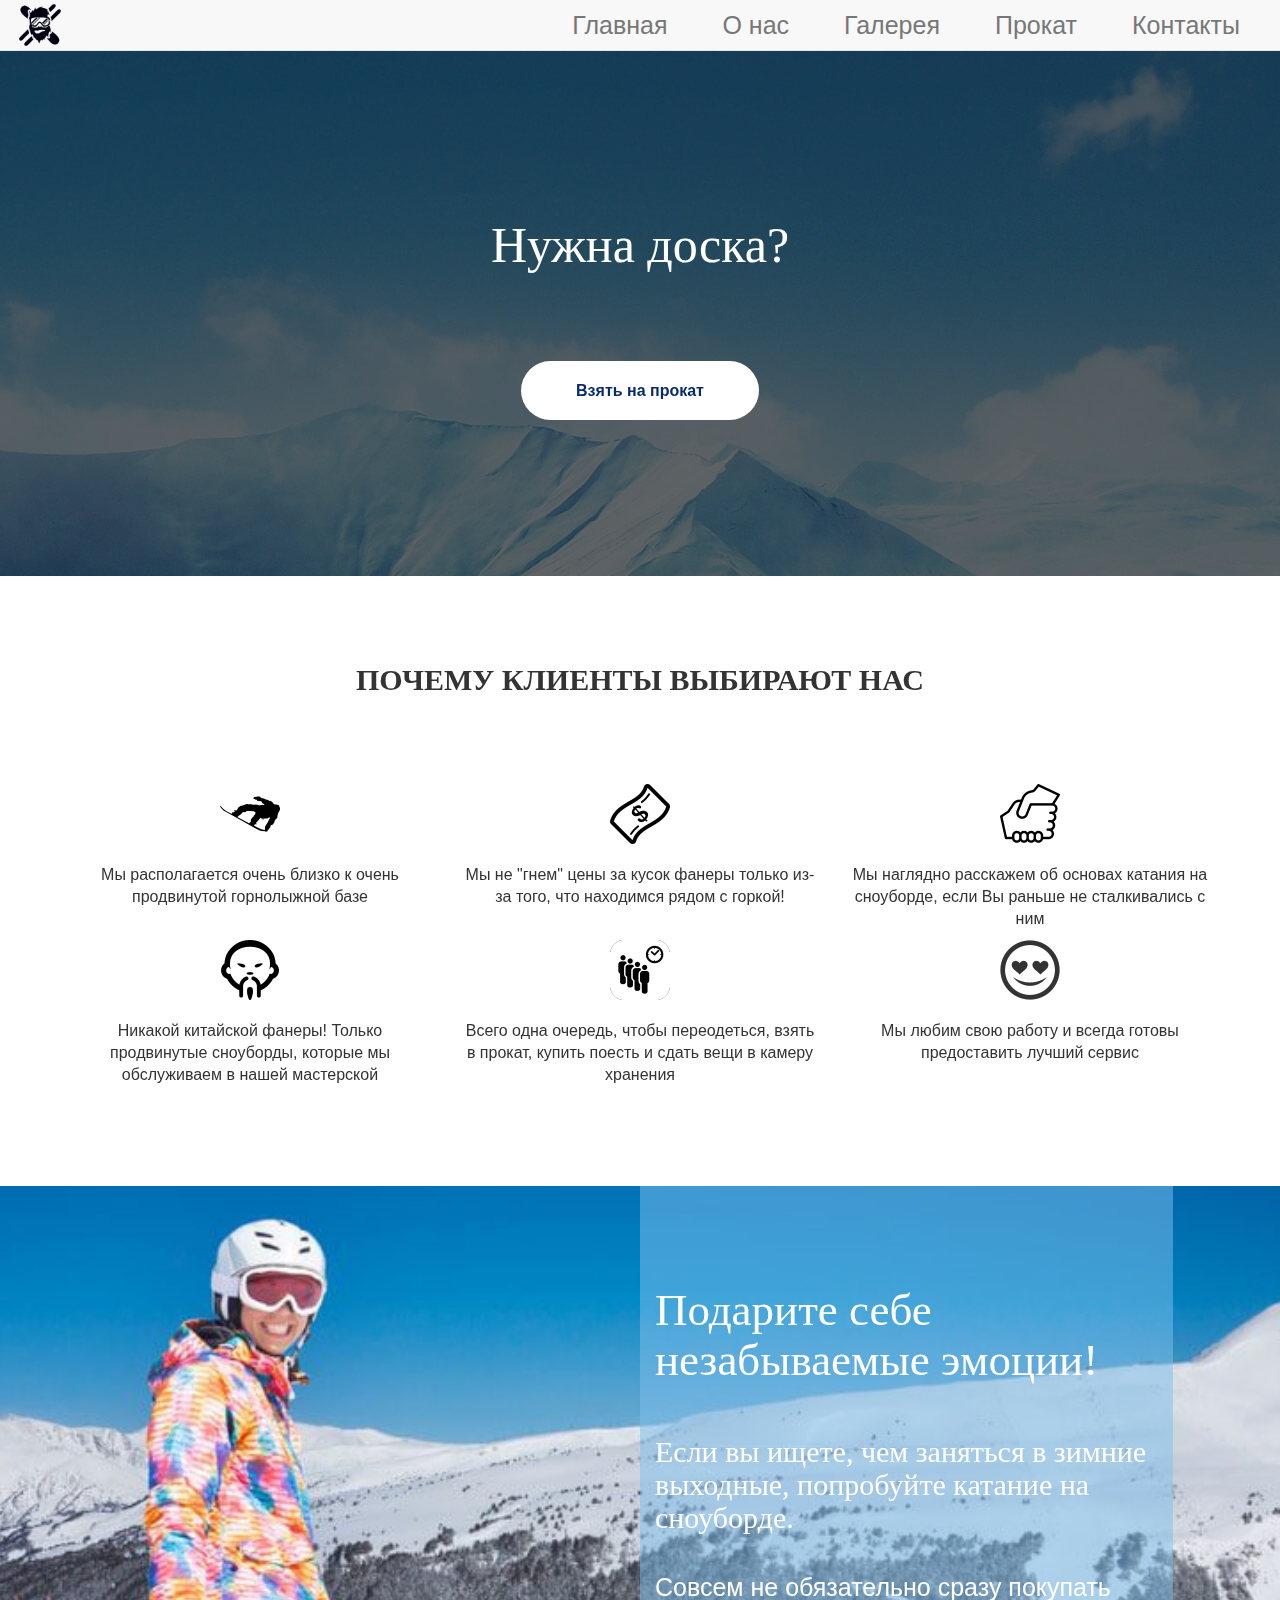
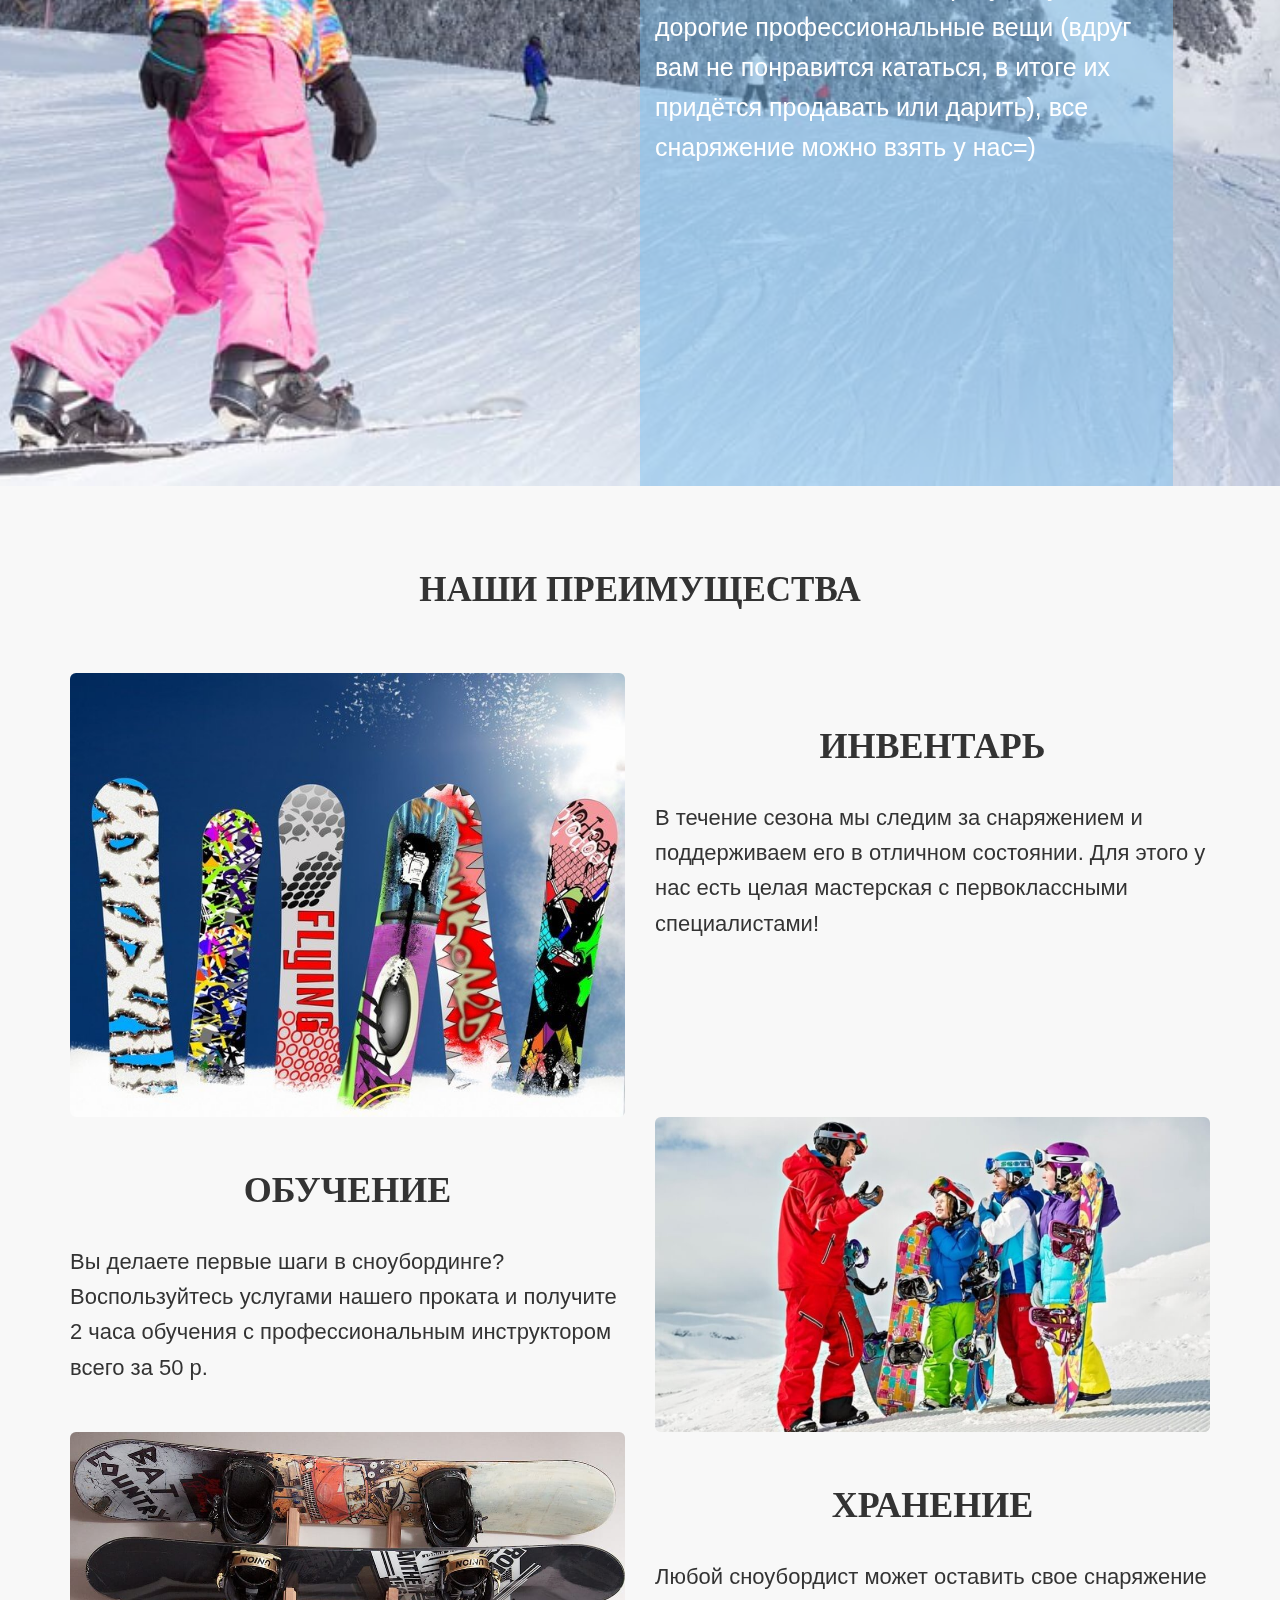
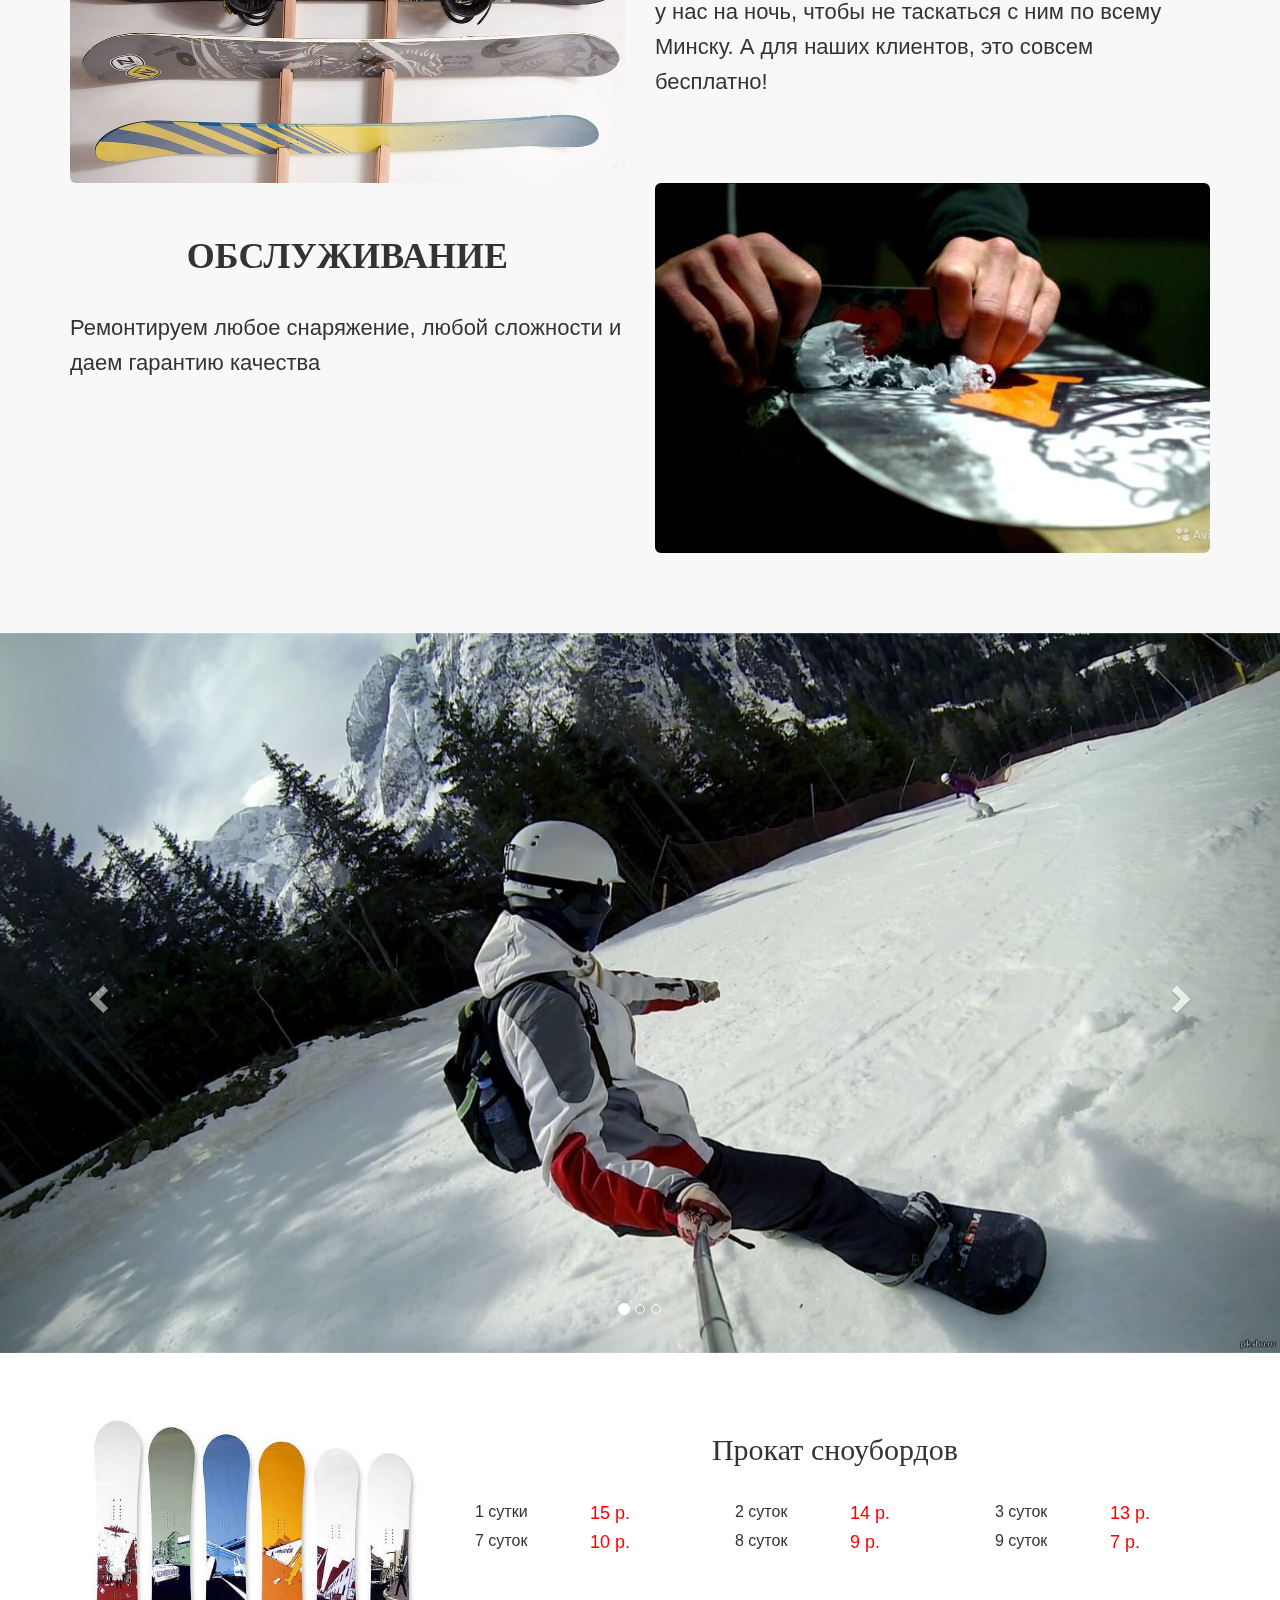
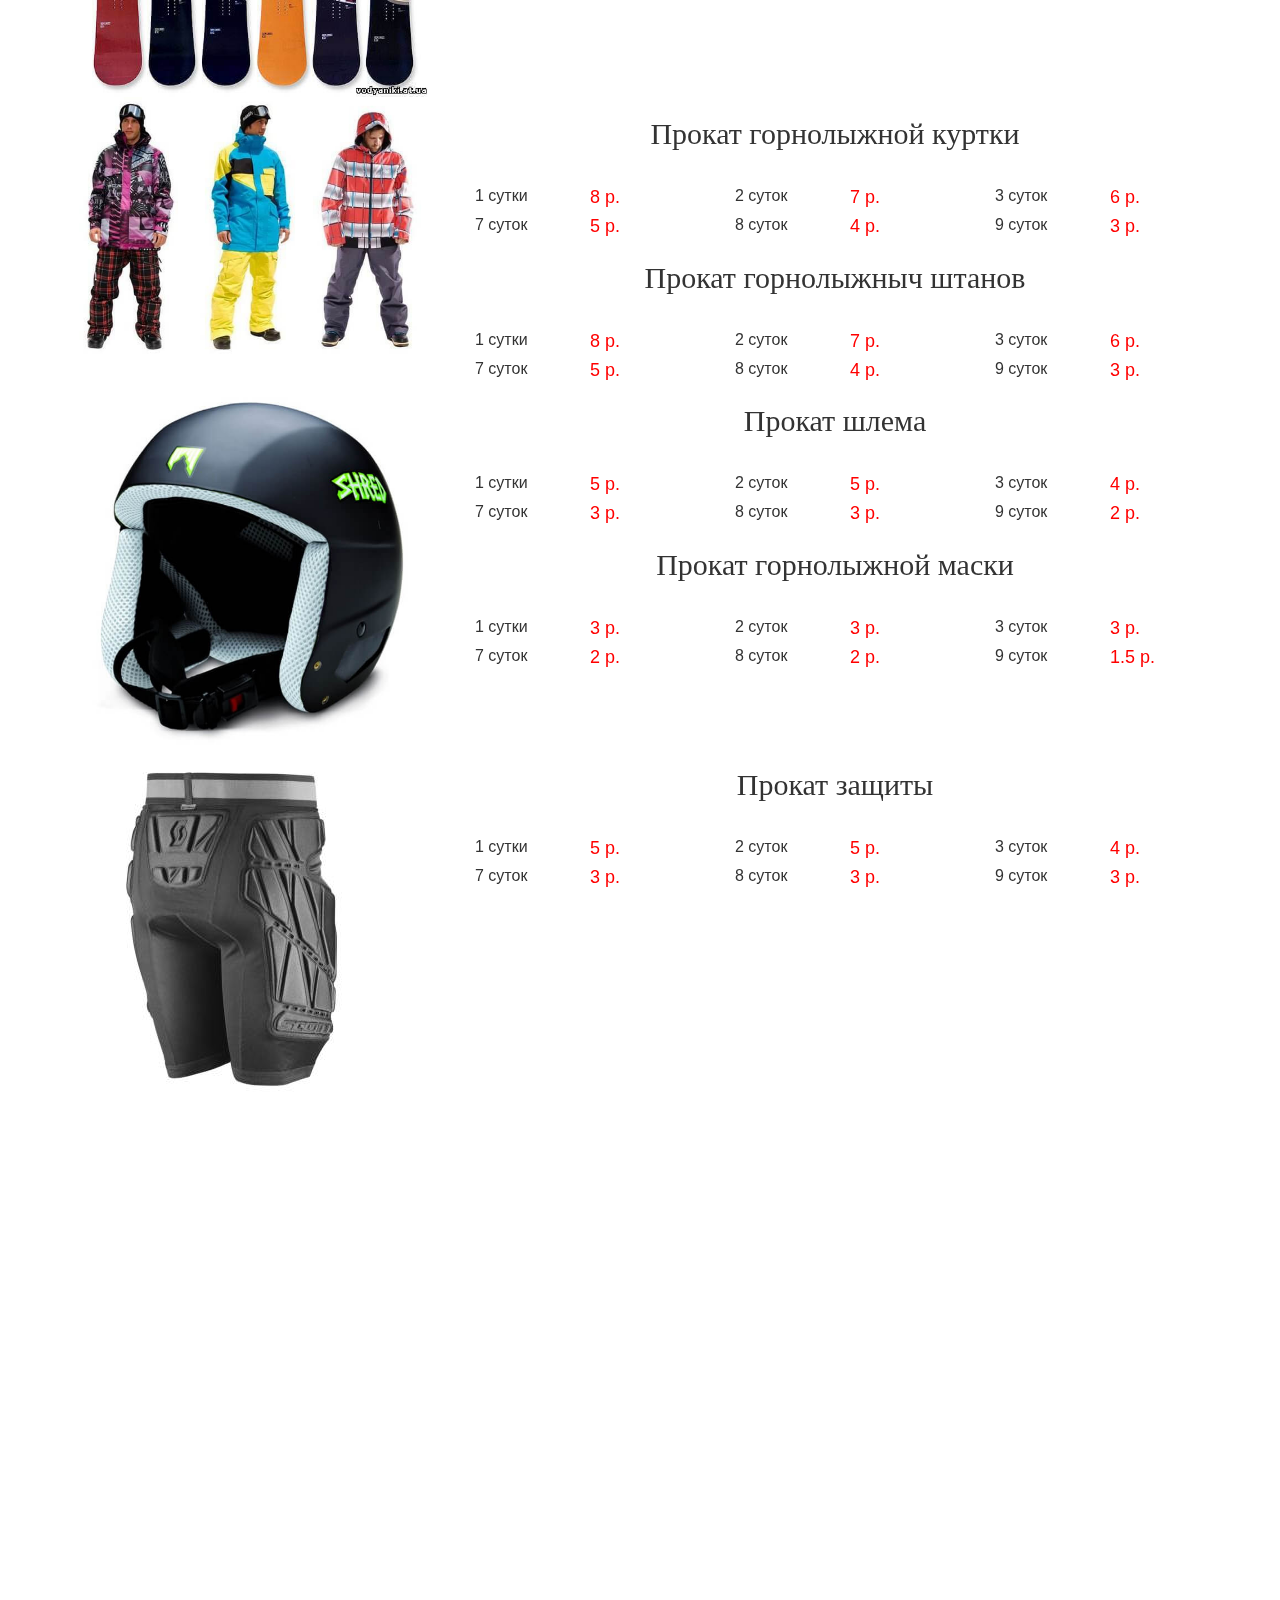
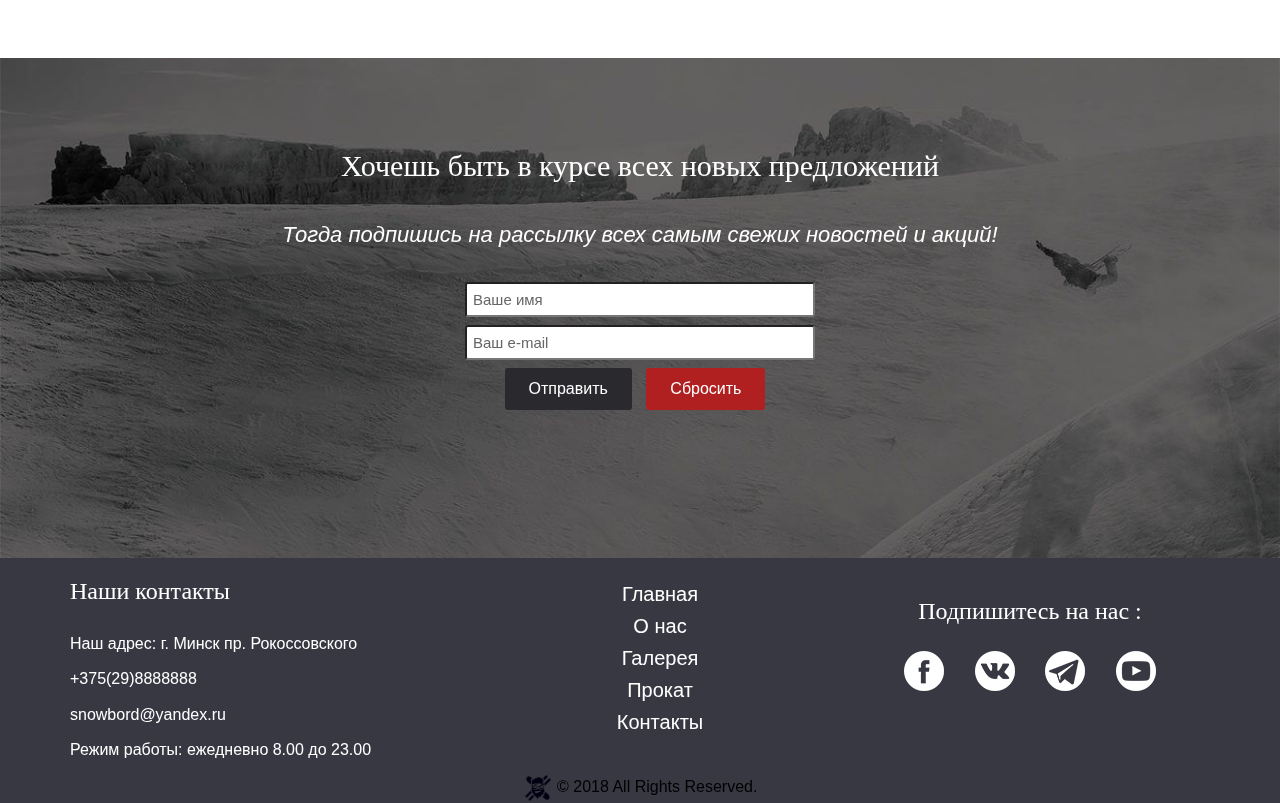
==== web/index.html @ 7b449a4c "Add files via upload" ====
<!DOCTYPE html>
<!--[if lt IE 7 ]><html class="ie ie6" lang="en"> <![endif]-->
<!--[if IE 7 ]><html class="ie ie7" lang="en"> <![endif]-->
<!--[if IE 8 ]><html class="ie ie8" lang="en"> <![endif]-->
<!--[if (gte IE 9)|!(IE)]><!--><html lang="ru"> <!--<![endif]-->

<head>

	<meta charset="utf-8">

	<title>Заголовок</title>
	<meta name="description" content="">

	<!-- Bootstrap v3.3.4 Grid Styles -->
	<style>html{font-family:sans-serif;-ms-text-size-adjust:100%;-webkit-text-size-adjust:100%}body{margin:0}article,aside,details,figcaption,figure,footer,header,hgroup,main,menu,nav,section,summary{display:block}audio,canvas,progress,video{display:inline-block;vertical-align:baseline}audio:not([controls]){display:none;height:0}[hidden],template{display:none}a{background-color:transparent}a:active,a:hover{outline:0}abbr[title]{border-bottom:1px dotted}b,strong{font-weight:bold}dfn{font-style:italic}h1{font-size:2em;margin:0.67em 0}mark{background:#ff0;color:#000}small{font-size:80%}sub,sup{font-size:75%;line-height:0;position:relative;vertical-align:baseline}sup{top:-0.5em}sub{bottom:-0.25em}img{border:0}svg:not(:root){overflow:hidden}figure{margin:1em 40px}hr{-moz-box-sizing:content-box;-webkit-box-sizing:content-box;box-sizing:content-box;height:0}pre{overflow:auto}code,kbd,pre,samp{font-family:monospace, monospace;font-size:1em}button,input,optgroup,select,textarea{color:inherit;font:inherit;margin:0}button{overflow:visible}button,select{text-transform:none}button,html input[type="button"],input[type="reset"],input[type="submit"]{-webkit-appearance:button;cursor:pointer}button[disabled],html input[disabled]{cursor:default}button::-moz-focus-inner,input::-moz-focus-inner{border:0;padding:0}input{line-height:normal}input[type="checkbox"],input[type="radio"]{-webkit-box-sizing:border-box;-moz-box-sizing:border-box;box-sizing:border-box;padding:0}input[type="number"]::-webkit-inner-spin-button,input[type="number"]::-webkit-outer-spin-button{height:auto}input[type="search"]{-webkit-appearance:textfield;-moz-box-sizing:content-box;-webkit-box-sizing:content-box;box-sizing:content-box}input[type="search"]::-webkit-search-cancel-button,input[type="search"]::-webkit-search-decoration{-webkit-appearance:none}fieldset{border:1px solid #c0c0c0;margin:0 2px;padding:0.35em 0.625em 0.75em}legend{border:0;padding:0}textarea{overflow:auto}optgroup{font-weight:bold}table{border-collapse:collapse;border-spacing:0}td,th{padding:0}*{-webkit-box-sizing:border-box;-moz-box-sizing:border-box;box-sizing:border-box}*:before,*:after{-webkit-box-sizing:border-box;-moz-box-sizing:border-box;box-sizing:border-box}html{font-size:10px;-webkit-tap-highlight-color:rgba(0,0,0,0)}body{font-family:"Helvetica Neue",Helvetica,Arial,sans-serif;font-size:14px;line-height:1.42857143;color:#333;background-color:#fff}input,button,select,textarea{font-family:inherit;font-size:inherit;line-height:inherit}a{color:#337ab7;text-decoration:none}a:hover,a:focus{color:#23527c;text-decoration:underline}a:focus{outline:thin dotted;outline:5px auto -webkit-focus-ring-color;outline-offset:-2px}figure{margin:0}img{vertical-align:middle}.img-responsive{display:block;max-width:100%;height:auto}.img-rounded{border-radius:6px}.img-thumbnail{padding:4px;line-height:1.42857143;background-color:#fff;border:1px solid #ddd;border-radius:4px;-webkit-transition:all .2s ease-in-out;-o-transition:all .2s ease-in-out;transition:all .2s ease-in-out;display:inline-block;max-width:100%;height:auto}.img-circle{border-radius:50%}hr{margin-top:20px;margin-bottom:20px;border:0;border-top:1px solid #eee}.sr-only{position:absolute;width:1px;height:1px;margin:-1px;padding:0;overflow:hidden;clip:rect(0, 0, 0, 0);border:0}.sr-only-focusable:active,.sr-only-focusable:focus{position:static;width:auto;height:auto;margin:0;overflow:visible;clip:auto}[role="button"]{cursor:pointer}.container{margin-right:auto;margin-left:auto;padding-left:15px;padding-right:15px}@media (min-width:768px){.container{width:750px}}@media (min-width:992px){.container{width:970px}}@media (min-width:1200px){.container{width:1170px}}.container-fluid{margin-right:auto;margin-left:auto;padding-left:15px;padding-right:15px}.row{margin-left:-15px;margin-right:-15px}.col-xs-1, .col-sm-1, .col-md-1, .col-lg-1, .col-xs-2, .col-sm-2, .col-md-2, .col-lg-2, .col-xs-3, .col-sm-3, .col-md-3, .col-lg-3, .col-xs-4, .col-sm-4, .col-md-4, .col-lg-4, .col-xs-5, .col-sm-5, .col-md-5, .col-lg-5, .col-xs-6, .col-sm-6, .col-md-6, .col-lg-6, .col-xs-7, .col-sm-7, .col-md-7, .col-lg-7, .col-xs-8, .col-sm-8, .col-md-8, .col-lg-8, .col-xs-9, .col-sm-9, .col-md-9, .col-lg-9, .col-xs-10, .col-sm-10, .col-md-10, .col-lg-10, .col-xs-11, .col-sm-11, .col-md-11, .col-lg-11, .col-xs-12, .col-sm-12, .col-md-12, .col-lg-12{position:relative;min-height:1px;padding-left:15px;padding-right:15px}.col-xs-1, .col-xs-2, .col-xs-3, .col-xs-4, .col-xs-5, .col-xs-6, .col-xs-7, .col-xs-8, .col-xs-9, .col-xs-10, .col-xs-11, .col-xs-12{float:left}.col-xs-12{width:100%}.col-xs-11{width:91.66666667%}.col-xs-10{width:83.33333333%}.col-xs-9{width:75%}.col-xs-8{width:66.66666667%}.col-xs-7{width:58.33333333%}.col-xs-6{width:50%}.col-xs-5{width:41.66666667%}.col-xs-4{width:33.33333333%}.col-xs-3{width:25%}.col-xs-2{width:16.66666667%}.col-xs-1{width:8.33333333%}.col-xs-pull-12{right:100%}.col-xs-pull-11{right:91.66666667%}.col-xs-pull-10{right:83.33333333%}.col-xs-pull-9{right:75%}.col-xs-pull-8{right:66.66666667%}.col-xs-pull-7{right:58.33333333%}.col-xs-pull-6{right:50%}.col-xs-pull-5{right:41.66666667%}.col-xs-pull-4{right:33.33333333%}.col-xs-pull-3{right:25%}.col-xs-pull-2{right:16.66666667%}.col-xs-pull-1{right:8.33333333%}.col-xs-pull-0{right:auto}.col-xs-push-12{left:100%}.col-xs-push-11{left:91.66666667%}.col-xs-push-10{left:83.33333333%}.col-xs-push-9{left:75%}.col-xs-push-8{left:66.66666667%}.col-xs-push-7{left:58.33333333%}.col-xs-push-6{left:50%}.col-xs-push-5{left:41.66666667%}.col-xs-push-4{left:33.33333333%}.col-xs-push-3{left:25%}.col-xs-push-2{left:16.66666667%}.col-xs-push-1{left:8.33333333%}.col-xs-push-0{left:auto}.col-xs-offset-12{margin-left:100%}.col-xs-offset-11{margin-left:91.66666667%}.col-xs-offset-10{margin-left:83.33333333%}.col-xs-offset-9{margin-left:75%}.col-xs-offset-8{margin-left:66.66666667%}.col-xs-offset-7{margin-left:58.33333333%}.col-xs-offset-6{margin-left:50%}.col-xs-offset-5{margin-left:41.66666667%}.col-xs-offset-4{margin-left:33.33333333%}.col-xs-offset-3{margin-left:25%}.col-xs-offset-2{margin-left:16.66666667%}.col-xs-offset-1{margin-left:8.33333333%}.col-xs-offset-0{margin-left:0}@media (min-width:768px){.col-sm-1, .col-sm-2, .col-sm-3, .col-sm-4, .col-sm-5, .col-sm-6, .col-sm-7, .col-sm-8, .col-sm-9, .col-sm-10, .col-sm-11, .col-sm-12{float:left}.col-sm-12{width:100%}.col-sm-11{width:91.66666667%}.col-sm-10{width:83.33333333%}.col-sm-9{width:75%}.col-sm-8{width:66.66666667%}.col-sm-7{width:58.33333333%}.col-sm-6{width:50%}.col-sm-5{width:41.66666667%}.col-sm-4{width:33.33333333%}.col-sm-3{width:25%}.col-sm-2{width:16.66666667%}.col-sm-1{width:8.33333333%}.col-sm-pull-12{right:100%}.col-sm-pull-11{right:91.66666667%}.col-sm-pull-10{right:83.33333333%}.col-sm-pull-9{right:75%}.col-sm-pull-8{right:66.66666667%}.col-sm-pull-7{right:58.33333333%}.col-sm-pull-6{right:50%}.col-sm-pull-5{right:41.66666667%}.col-sm-pull-4{right:33.33333333%}.col-sm-pull-3{right:25%}.col-sm-pull-2{right:16.66666667%}.col-sm-pull-1{right:8.33333333%}.col-sm-pull-0{right:auto}.col-sm-push-12{left:100%}.col-sm-push-11{left:91.66666667%}.col-sm-push-10{left:83.33333333%}.col-sm-push-9{left:75%}.col-sm-push-8{left:66.66666667%}.col-sm-push-7{left:58.33333333%}.col-sm-push-6{left:50%}.col-sm-push-5{left:41.66666667%}.col-sm-push-4{left:33.33333333%}.col-sm-push-3{left:25%}.col-sm-push-2{left:16.66666667%}.col-sm-push-1{left:8.33333333%}.col-sm-push-0{left:auto}.col-sm-offset-12{margin-left:100%}.col-sm-offset-11{margin-left:91.66666667%}.col-sm-offset-10{margin-left:83.33333333%}.col-sm-offset-9{margin-left:75%}.col-sm-offset-8{margin-left:66.66666667%}.col-sm-offset-7{margin-left:58.33333333%}.col-sm-offset-6{margin-left:50%}.col-sm-offset-5{margin-left:41.66666667%}.col-sm-offset-4{margin-left:33.33333333%}.col-sm-offset-3{margin-left:25%}.col-sm-offset-2{margin-left:16.66666667%}.col-sm-offset-1{margin-left:8.33333333%}.col-sm-offset-0{margin-left:0}}@media (min-width:992px){.col-md-1, .col-md-2, .col-md-3, .col-md-4, .col-md-5, .col-md-6, .col-md-7, .col-md-8, .col-md-9, .col-md-10, .col-md-11, .col-md-12{float:left}.col-md-12{width:100%}.col-md-11{width:91.66666667%}.col-md-10{width:83.33333333%}.col-md-9{width:75%}.col-md-8{width:66.66666667%}.col-md-7{width:58.33333333%}.col-md-6{width:50%}.col-md-5{width:41.66666667%}.col-md-4{width:33.33333333%}.col-md-3{width:25%}.col-md-2{width:16.66666667%}.col-md-1{width:8.33333333%}.col-md-pull-12{right:100%}.col-md-pull-11{right:91.66666667%}.col-md-pull-10{right:83.33333333%}.col-md-pull-9{right:75%}.col-md-pull-8{right:66.66666667%}.col-md-pull-7{right:58.33333333%}.col-md-pull-6{right:50%}.col-md-pull-5{right:41.66666667%}.col-md-pull-4{right:33.33333333%}.col-md-pull-3{right:25%}.col-md-pull-2{right:16.66666667%}.col-md-pull-1{right:8.33333333%}.col-md-pull-0{right:auto}.col-md-push-12{left:100%}.col-md-push-11{left:91.66666667%}.col-md-push-10{left:83.33333333%}.col-md-push-9{left:75%}.col-md-push-8{left:66.66666667%}.col-md-push-7{left:58.33333333%}.col-md-push-6{left:50%}.col-md-push-5{left:41.66666667%}.col-md-push-4{left:33.33333333%}.col-md-push-3{left:25%}.col-md-push-2{left:16.66666667%}.col-md-push-1{left:8.33333333%}.col-md-push-0{left:auto}.col-md-offset-12{margin-left:100%}.col-md-offset-11{margin-left:91.66666667%}.col-md-offset-10{margin-left:83.33333333%}.col-md-offset-9{margin-left:75%}.col-md-offset-8{margin-left:66.66666667%}.col-md-offset-7{margin-left:58.33333333%}.col-md-offset-6{margin-left:50%}.col-md-offset-5{margin-left:41.66666667%}.col-md-offset-4{margin-left:33.33333333%}.col-md-offset-3{margin-left:25%}.col-md-offset-2{margin-left:16.66666667%}.col-md-offset-1{margin-left:8.33333333%}.col-md-offset-0{margin-left:0}}@media (min-width:1200px){.col-lg-1, .col-lg-2, .col-lg-3, .col-lg-4, .col-lg-5, .col-lg-6, .col-lg-7, .col-lg-8, .col-lg-9, .col-lg-10, .col-lg-11, .col-lg-12{float:left}.col-lg-12{width:100%}.col-lg-11{width:91.66666667%}.col-lg-10{width:83.33333333%}.col-lg-9{width:75%}.col-lg-8{width:66.66666667%}.col-lg-7{width:58.33333333%}.col-lg-6{width:50%}.col-lg-5{width:41.66666667%}.col-lg-4{width:33.33333333%}.col-lg-3{width:25%}.col-lg-2{width:16.66666667%}.col-lg-1{width:8.33333333%}.col-lg-pull-12{right:100%}.col-lg-pull-11{right:91.66666667%}.col-lg-pull-10{right:83.33333333%}.col-lg-pull-9{right:75%}.col-lg-pull-8{right:66.66666667%}.col-lg-pull-7{right:58.33333333%}.col-lg-pull-6{right:50%}.col-lg-pull-5{right:41.66666667%}.col-lg-pull-4{right:33.33333333%}.col-lg-pull-3{right:25%}.col-lg-pull-2{right:16.66666667%}.col-lg-pull-1{right:8.33333333%}.col-lg-pull-0{right:auto}.col-lg-push-12{left:100%}.col-lg-push-11{left:91.66666667%}.col-lg-push-10{left:83.33333333%}.col-lg-push-9{left:75%}.col-lg-push-8{left:66.66666667%}.col-lg-push-7{left:58.33333333%}.col-lg-push-6{left:50%}.col-lg-push-5{left:41.66666667%}.col-lg-push-4{left:33.33333333%}.col-lg-push-3{left:25%}.col-lg-push-2{left:16.66666667%}.col-lg-push-1{left:8.33333333%}.col-lg-push-0{left:auto}.col-lg-offset-12{margin-left:100%}.col-lg-offset-11{margin-left:91.66666667%}.col-lg-offset-10{margin-left:83.33333333%}.col-lg-offset-9{margin-left:75%}.col-lg-offset-8{margin-left:66.66666667%}.col-lg-offset-7{margin-left:58.33333333%}.col-lg-offset-6{margin-left:50%}.col-lg-offset-5{margin-left:41.66666667%}.col-lg-offset-4{margin-left:33.33333333%}.col-lg-offset-3{margin-left:25%}.col-lg-offset-2{margin-left:16.66666667%}.col-lg-offset-1{margin-left:8.33333333%}.col-lg-offset-0{margin-left:0}}.clearfix:before,.clearfix:after,.container:before,.container:after,.container-fluid:before,.container-fluid:after,.row:before,.row:after{content:" ";display:table}.clearfix:after,.container:after,.container-fluid:after,.row:after{clear:both}.center-block{display:block;margin-left:auto;margin-right:auto}.pull-right{float:right !important}.pull-left{float:left !important}.hide{display:none !important}.show{display:block !important}.invisible{visibility:hidden}.text-hide{font:0/0 a;color:transparent;text-shadow:none;background-color:transparent;border:0}.hidden{display:none !important}.affix{position:fixed}@-ms-viewport{width:device-width}.visible-xs,.visible-sm,.visible-md,.visible-lg{display:none !important}.visible-xs-block,.visible-xs-inline,.visible-xs-inline-block,.visible-sm-block,.visible-sm-inline,.visible-sm-inline-block,.visible-md-block,.visible-md-inline,.visible-md-inline-block,.visible-lg-block,.visible-lg-inline,.visible-lg-inline-block{display:none !important}@media (max-width:767px){.visible-xs{display:block !important}table.visible-xs{display:table}tr.visible-xs{display:table-row !important}th.visible-xs,td.visible-xs{display:table-cell !important}}@media (max-width:767px){.visible-xs-block{display:block !important}}@media (max-width:767px){.visible-xs-inline{display:inline !important}}@media (max-width:767px){.visible-xs-inline-block{display:inline-block !important}}@media (min-width:768px) and (max-width:991px){.visible-sm{display:block !important}table.visible-sm{display:table}tr.visible-sm{display:table-row !important}th.visible-sm,td.visible-sm{display:table-cell !important}}@media (min-width:768px) and (max-width:991px){.visible-sm-block{display:block !important}}@media (min-width:768px) and (max-width:991px){.visible-sm-inline{display:inline !important}}@media (min-width:768px) and (max-width:991px){.visible-sm-inline-block{display:inline-block !important}}@media (min-width:992px) and (max-width:1199px){.visible-md{display:block !important}table.visible-md{display:table}tr.visible-md{display:table-row !important}th.visible-md,td.visible-md{display:table-cell !important}}@media (min-width:992px) and (max-width:1199px){.visible-md-block{display:block !important}}@media (min-width:992px) and (max-width:1199px){.visible-md-inline{display:inline !important}}@media (min-width:992px) and (max-width:1199px){.visible-md-inline-block{display:inline-block !important}}@media (min-width:1200px){.visible-lg{display:block !important}table.visible-lg{display:table}tr.visible-lg{display:table-row !important}th.visible-lg,td.visible-lg{display:table-cell !important}}@media (min-width:1200px){.visible-lg-block{display:block !important}}@media (min-width:1200px){.visible-lg-inline{display:inline !important}}@media (min-width:1200px){.visible-lg-inline-block{display:inline-block !important}}@media (max-width:767px){.hidden-xs{display:none !important}}@media (min-width:768px) and (max-width:991px){.hidden-sm{display:none !important}}@media (min-width:992px) and (max-width:1199px){.hidden-md{display:none !important}}@media (min-width:1200px){.hidden-lg{display:none !important}}.visible-print{display:none !important}@media print{.visible-print{display:block !important}table.visible-print{display:table}tr.visible-print{display:table-row !important}th.visible-print,td.visible-print{display:table-cell !important}}.visible-print-block{display:none !important}@media print{.visible-print-block{display:block !important}}.visible-print-inline{display:none !important}@media print{.visible-print-inline{display:inline !important}}.visible-print-inline-block{display:none !important}@media print{.visible-print-inline-block{display:inline-block !important}}@media print{.hidden-print{display:none !important}}</style>
	<!-- Header CSS (First Sections of Website: compress & paste after release from _header.css here) -->
	<link rel="stylesheet" href="https://maxcdn.bootstrapcdn.com/bootstrap/3.3.7/css/bootstrap.min.css">
	<link rel="stylesheet" href="css/animate.css">
	<script src="https://ajax.googleapis.com/ajax/libs/jquery/3.3.1/jquery.min.js"></script>
  <script src="https://maxcdn.bootstrapcdn.com/bootstrap/3.3.7/js/bootstrap.min.js"></script>
	<style>body{font-family:sans-serif;font-size:16px;min-width:320px;position:relative;line-height:1.6;font-family:"RobotoRegular", sans-serif;overflow-x:hidden;}
.hidden{display:none;}
body{padding:0;margin:0;font-family:'Roboto Condensed', sans-serif;width:100%;}
h1, h2, h3, h4, h5, h6{font-family:'Roboto Slab', serif;}
h1, h2, h3, h4, h5, h6{margin-bottom:1.1em;}
.navbar-brand img{width:50px;margin-top:-15px;}
.navbar-default .navbar-nav > li > a{font-size:25px;margin-right:25px;}
.block1{height:100%;}
.overlay h1{text-align:center;color:#fff;font-size:50px;margin-top:17%;}
.header-button-block{text-align:center;}
.header-button{display:inline-block;text-decoration:none;border-radius:50px;cursor:pointer;border:none;background-color:#ffffff;color:#072b6f;font-weight:700;padding:17px 55px;margin-top:33px;z-index:50;}
.header-button:hover{background-color:#3F3FB7;color:#ffffff;text-decoration:none;}
.fullscreen-bg{overflow:hidden;position:relative;width:100%;padding-top:45%;}
.fullscreen-bg__video{position:absolute;top:0;left:0;width:100%;z-index:-200;}
.overlay{background:rgba(0,0,0,0.6);position:absolute;top:0;left:0;width:100%;height:100%;z-index:100;}</style>

	<!-- Fonts Loader from _fonts.css (HTML5 LocalStorage) -->
	<script>!function(){function e(e,t,n){e.addEventListener?e.addEventListener(t,n,!1):e.attachEvent&&e.attachEvent("on"+t,n)}function t(e){return window.localStorage&&localStorage.font_css_cache&&localStorage.font_css_cache_file===e}function n(){if(window.localStorage&&window.XMLHttpRequest)if(t(o))a(localStorage.font_css_cache);else{var n=new XMLHttpRequest;n.open("GET",o,!0),e(n,"load",function(){4===n.readyState&&(a(n.responseText),localStorage.font_css_cache=n.responseText,localStorage.font_css_cache_file=o)}),n.send()}else{var c=document.createElement("link");c.href=o,c.rel="stylesheet",c.type="text/css",document.getElementsByTagName("head")[0].appendChild(c),document.cookie="font_css_cache"}}function a(e){var t=document.createElement("style");t.innerHTML=e,document.getElementsByTagName("head")[0].appendChild(t)}var o="_fonts.css";window.localStorage&&localStorage.font_css_cache||document.cookie.indexOf("font_css_cache")>-1?n():e(window,"load",n)}();</script>
	
	<!-- Load CSS Compilled without JS -->
	<noscript><link rel="stylesheet" href="compiled.min.css"></noscript>

	<meta http-equiv="X-UA-Compatible" content="IE=edge">
	<meta name="viewport" content="width=device-width, initial-scale=1, maximum-scale=1">

	<link rel="shortcut icon" href="img/favicon/favicon.ico" type="image/x-icon">
	<link rel="apple-touch-icon" href="img/favicon/apple-touch-icon.png">
	<link rel="apple-touch-icon" sizes="72x72" href="img/favicon/apple-touch-icon-72x72.png">
	<link rel="apple-touch-icon" sizes="114x114" href="img/favicon/apple-touch-icon-114x114.png">

</head>

<body>

		<a name="main"></a>
<div class="block1">
<nav class="navbar navbar-default navbar-fixed-top" role="navigation">
		<div class="container-fluid">
			<!-- название сайта и кнопка для раскрытия меню на телефоне -->
			<div class="navbar-header">
				<button type="button" class="navbar-toggle collapsed" data-toggle="collapse" data-target="#bs-example-navbar-collapse-1" aria-expanded="false">
					<span class="sr-only">Toggle navigation</span>
					<span class="icon-bar"></span>
					<span class="icon-bar"></span>
					<span class="icon-bar"></span>
				</button>
				<a href="#" class="navbar-brand"><img src="img/borodalyzh.png" alt="logo"></a>
			</div>
			<!-- Само меню -->
			<div class="collapse navbar-collapse" id="bs-example-navbar-collapse-1">
				<ul class="nav navbar-nav navbar-right">
					<li><a href="#main">Главная</a></li>
					<li><a href="#features">О нас</a></li>
					<li><a href="#foto">Галерея</a></li>
					<li><a href="#block4">Прокат</a></li>
					<li><a href="#cont">Контакты</a></li>
				</ul>
			</div>
		</div>
	</nav>
	
<div class="fullscreen-bg">
		<div class="overlay">
			<h1>Нужна доска?</h1>
			<div class="header-button-block">
			<a href="https://www.google.ru/" alt="прокат" class="header-button">Взять на прокат</a>
			</div>
		</div class="mask">
	    <video loop muted autoplay poster="video/plane.jpg" class="fullscreen-bg__video">
	        <source src="video/video2.mp4" type="video/mp4">
	        <source src="video/plane.webm" type="video/webm">
	    </video>
	</div>
</div>
	<a name="features"></a>
	<section class="features">
		
		<div class="container">
			<h2 class="features-title">ПОЧЕМУ КЛИЕНТЫ ВЫБИРАЮТ НАС</h2>
			<div class="row">
				<div class="col-md-4 text">
					<img class="features-img" src="img/block1/snowbord.png" alt="рядом с горкой">
					<p class="features-text">Мы располагается очень близко к очень продвинутой горнолыжной базе</div>
				<div class="col-md-4 text">
					<img class="features-img" src="img/block1/img_280850.png" alt="только оригинальное оборудование">
					<p class="features-text">Мы не "гнем" цены за кусок фанеры только из-за того, что находимся рядом с горкой!</p>
				</div>
				<div class="col-md-4 text">
					<img class="features-img" src="img/block1/help.png" alt="помощь">
					<p class="features-text">Мы наглядно расскажем об основах катания на сноуборде, если Вы раньше не сталкивались с ним</p>
				</div>
			</div>
			<div class="row">
				<div class="col-md-4 text">
					<img src="img/block1/62801.png" alt="нет китая" class="features-img">
					<p class="features-text">Никакой китайской фанеры! Только продвинутые сноуборды, которые мы обслуживаем в нашей мастерской</p>
				</div>
				<div class="col-md-4 text">
					<img src="img/block1/unnamed.png" alt="очередь" class="features-img">
					<p class="features-text">Всего одна очередь, чтобы переодеться, взять в прокат, купить поесть и сдать вещи в камеру хранения</p>
				</div>
				<div class="col-md-4 text">
					<img src="img/block1/in_love.png" alt="love" class="features-img">
					<p class="features-text">Мы любим свою работу и всегда готовы предоставить лучший сервис</p>
				</div>
			</div>
		</div>
	</section>
		

	<section class="block2">
		<div class="container-fluid">
            <div class="row">
                <div class="col-md-5  opaline col-md-offset-6 col-sm-offset-6 block2-bg">
                	<div class="block2-text">
                      <h3>Подарите себе незабываемые эмоции!</h3>
                      <h5>Если вы ищете, чем заняться в зимние выходные, попробуйте катание на сноуборде.</h5>
                      <p>Совсем не обязательно сразу покупать дорогие профессиональные вещи (вдруг вам не понравится кататься, в итоге их придётся продавать или дарить), все снаряжение можно взять у нас=)</p>
                  </div>
                </div>
            </div>  
    </div>
	</section>

	<section class="block3">
		<h2 class="block3-title">НАШИ ПРЕИМУЩЕСТВА</h2>
		<div class="container">

			<div class="row">
				<div class="col-md-6">
					<div block3-img>
					<img class="img-responsive img-rounded" src="img/advantages/700_FO59051698_4669ec16b8c18f2d0e8672aafae9d52c.jpg" alt="лыжи">
					</div>
				</div>
				<div class="col-md-6">
					<h3>ИНВЕНТАРЬ</h3>
					<p>В течение сезона мы следим за снаряжением и поддерживаем его в отличном состоянии. Для этого у нас есть целая мастерская с первоклассными специалистами!</p>
				</div>
			</div>

			<div class="row">
				<div class="col-md-6">
					<h3>ОБУЧЕНИЕ</h3>
					<p>Вы делаете первые шаги в сноубординге? Воспользуйтесь услугами нашего проката и получите 2 часа обучения с профессиональным инструктором всего за 50 р.</p>
				</div>
				<div class="col-md-6">
					<div class="block3-img">
						<img src="img/advantages/img2.jpg" alt="обучение" class="img-responsive img-rounded">
					</div>
				</div>
			</div>

			<div class="row">
				<div class="col-md-6">
					<div class="block3-img">
					<img src="img/advantages/img3.jpg" alt="хранение" class="img-responsive img-rounded">
					</div>
				</div>
				<div class="col-md-6">
					<h3>ХРАНЕНИЕ</h3>
					<p>Любой сноубордист может оставить свое снаряжение у нас на ночь, чтобы не таскаться с ним по всему Минску. А для наших клиентов, это совсем бесплатно!</p>
				</div>
			</div>

			<div class="row">
				<div class="col-md-6">
					<h3>ОБСЛУЖИВАНИЕ</h3>
					<p>Ремонтируем любое снаряжение, любой сложности и даем гарантию качества</p>
				</div>
				<div class="col-md-6">
					<div class="block3-img">
					<img src="img/advantages/294.jpg" alt="обслуживание" class="img-responsive img-rounded">
					</div>
				</div>
			</div>

		</div>
	</section>

		<a name="foto"></a>
	<div class="carousel slide" id="carousel">
		<!--Индикаторы слайдов-->
		<ol class="carousel-indicators">
			<li class="active" data-target="#carousel" data-slide-to="0"></li>
			<li data-target="#carousel" data-slide-to="1"></li>
			<li data-target="#carousel" data-slide-to="2"></li>
		</ol>

		<!--Слайды-->
		<div class="carousel-inner">
			<div class="item active">
				<img src="img/slaider/s2.jpg" class="img-responsive" alt="слайд1">
				<div class="carousel-caption">
					
				</div>
			</div>
			<div class="item">
				<img src="img/slaider/s1.jpg" class="img-responsive" alt="слайд2">
				<div class="carousel-caption">
					
				</div>
			</div>
			<div class="item">
				<img src="img/slaider/s3.jpg" class="img-responsive" alt="слайд3">
				<div class="carousel-caption">
					
				</div>
			</div>
		</div>

		<!--стрелки переключения-->
		<a href="#carousel" class="left carousel-control" data-slide="prev">
			<span class="glyphicon glyphicon-chevron-left"></span>
		</a>
		<a href="#carousel" class="right carousel-control" data-slide="next">
			<span class="glyphicon glyphicon-chevron-right"></span>
		</a>
	</div>
	
	<a name="block4"></a>
	<section class="block-4">
		
		<div class="container">
			<div class="row">
				<div class="col-md-4">
					<img src="img/prokat/p1.jpg" alt="доска" class="img-responsive">
				</div>
				<div class="col-md-8 text7">
					<h3>Прокат сноубордов</h3>
					
					<div class="row text2">
						<div class="col-md-4">
								<div class="col-md-6">1 сутки</div>
								<div class="col-md-6"><span>15 p.</span></div>
						</div>
						<div class="col-md-4">
							<div class="col-md-6">2 суток</div>
							<div class="col-md-6"><span>14 p.</span></div>
						</div>
						<div class="col-md-4">
							<div class="col-md-6">3 суток</div>
							<div class="col-md-6"><span>13 p.</span></div>
						</div>
					</div>
					<div class="row text2">
						<div class="col-md-4">
								<div class="col-md-6">7 суток</div>
								<div class="col-md-6"><span>10 p.</span></div>
						</div>
						<div class="col-md-4">
							<div class="col-md-6">8 суток</div>
							<div class="col-md-6"><span>9 p.</span></div>
						</div>
						<div class="col-md-4">
							<div class="col-md-6">9 суток</div>
							<div class="col-md-6"><span>7 p.</span></div>
						</div>
					</div>
				</div>
			</div>

			<div class="row">
				<div class="col-md-4">
					<img src="img/prokat/p2.jpg" alt="доска" class="img-responsive">
				</div>
				<div class="col-md-8">
					<h3>Прокат горнолыжной куртки</h3>
					
					<div class="row">
						<div class="col-md-4">
								<div class="col-md-6">1 сутки</div>
								<div class="col-md-6"><span>8 p.</span></div>
						</div>
						<div class="col-md-4">
							<div class="col-md-6">2 суток</div>
							<div class="col-md-6"><span>7 p.</span></div>
						</div>
						<div class="col-md-4">
							<div class="col-md-6">3 суток</div>
							<div class="col-md-6"><span>6 p.</span></div>
						</div>
					</div>
					<div class="row">
						<div class="col-md-4">
								<div class="col-md-6">7 суток</div>
								<div class="col-md-6"><span>5 p.</span></div>
						</div>
						<div class="col-md-4">
							<div class="col-md-6">8 суток</div>
							<div class="col-md-6"><span>4 p.</span></div>
						</div>
						<div class="col-md-4">
							<div class="col-md-6">9 суток</div>
							<div class="col-md-6"><span>3 p.</span></div>
						</div>
					</div>

					<h3>Прокат горнолыжныч штанов</h3>
					
					<div class="row">
						<div class="col-md-4">
								<div class="col-md-6">1 сутки</div>
								<div class="col-md-6"><span>8 p.</span></div>
						</div>
						<div class="col-md-4">
							<div class="col-md-6">2 суток</div>
							<div class="col-md-6"><span>7 p.</span></div>
						</div>
						<div class="col-md-4">
							<div class="col-md-6">3 суток</div>
							<div class="col-md-6"><span>6 p.</span></div>
						</div>
					</div>
					<div class="row">
						<div class="col-md-4">
								<div class="col-md-6">7 суток</div>
								<div class="col-md-6"><span>5 p.</span></div>	
						</div>
						<div class="col-md-4">
							<div class="col-md-6">8 суток</div>
							<div class="col-md-6"><span>4 p.</span></div>
						</div>
						<div class="col-md-4">
							<div class="col-md-6">9 суток</div>
							<div class="col-md-6"><span>3 p.</span></div>
						</div>
					</div>
				</div>
			</div>

			<div class="row">
				<div class="col-md-4">
					<img src="img/prokat/p3.jpg" alt="доска" class="img-responsive">
				</div>
				<div class="col-md-8">
					<h3>Прокат шлема</h3>
					
					<div class="row">
						<div class="col-md-4">
								<div class="col-md-6">1 сутки</div>
								<div class="col-md-6"><span>5 p.</span></div>
						</div>
						<div class="col-md-4">
							<div class="col-md-6">2 суток</div>
							<div class="col-md-6"><span>5 p.</span></div>
						</div>
						<div class="col-md-4">
							<div class="col-md-6">3 суток</div>
							<div class="col-md-6"><span>4 p.</span></div>
						</div>
					</div>
					<div class="row">
						<div class="col-md-4">
								<div class="col-md-6">7 суток</div>
								<div class="col-md-6"><span>3 p.</span></div>
						</div>
						<div class="col-md-4">
							<div class="col-md-6">8 суток</div>
							<div class="col-md-6"><span>3 p.</span></div>
						</div>
						<div class="col-md-4">
							<div class="col-md-6">9 суток</div>
							<div class="col-md-6"><span>2 p.</span></div>
						</div>
					</div>
					<h3>Прокат горнолыжной маски</h3>
					
					<div class="row">
						<div class="col-md-4">
								<div class="col-md-6">1 сутки</div>
								<div class="col-md-6"><span>3 p.</span></div>	
						</div>
						<div class="col-md-4">
							<div class="col-md-6">2 суток</div>
							<div class="col-md-6"><span>3 p.</span></div>
						</div>
						<div class="col-md-4">
							<div class="col-md-6">3 суток</div>
							<div class="col-md-6"><span>3 p.</span></div>
						</div>
					</div>
					<div class="row">
						<div class="col-md-4">
								<div class="col-md-6">7 суток</div>
								<div class="col-md-6"><span>2 p.</span></div>
						</div>
						<div class="col-md-4">
							<div class="col-md-6">8 суток</div>
							<div class="col-md-6"><span>2 p.</span></div>
						</div>
						<div class="col-md-4">
							<div class="col-md-6">9 суток</div>
							<div class="col-md-6"><span>1.5 p.</span></div>
						</div>
					</div>
				</div>
			</div>

			<div class="row">
				<div class="col-md-4">
					<img src="img/prokat/p4.jpg" alt="доска" class="img-responsive">
				</div>
				<div class="col-md-8">
					<h3>Прокат защиты</h3>
				
					<div class="row">
						<div class="col-md-4">
								<div class="col-md-6">1 сутки</div>
								<div class="col-md-6"><span>5 p.</span></div>
						</div>
						<div class="col-md-4">
							<div class="col-md-6">2 суток</div>
							<div class="col-md-6"><span>5 p.</span></div>
						</div>
						<div class="col-md-4">
							<div class="col-md-6">3 суток</div>
							<div class="col-md-6"><span>4 p.</span></div>
						</div>
					</div>
					<div class="row">
						<div class="col-md-4">
								<div class="col-md-6">7 суток</div>
								<div class="col-md-6"><span>3 p.</span></div>
						</div>
						<div class="col-md-4">
							<div class="col-md-6">8 суток</div>
							<div class="col-md-6"><span>3 p.</span></div>
						</div>
						<div class="col-md-4">
							<div class="col-md-6">9 суток</div>
							<div class="col-md-6"><span>3 p.</span></div>
						</div>
					</div>
				</div>
			</div>

		</div>
	</section>


	

	<div class="okno">
		<div class="fixedfon"></div>
	</div>


	<section class="form form-bg">
		<div class="mailnews">
			<div class="col-xs-12">
				<h3>Хочешь быть в курсе всех новых предложений</h3>
				<p>Тогда подпишись на рассылку всех самым свежих новостей и акций!</p>
			</div>
			<div class="col-xs-12">
				<form action="send.php" method="post">
					<input type="text" class="name" name="name" placeholder="Ваше имя"><br>
					<input type="text" class="email" name="email" placeholder="Ваш е-mail"><br>
					<input type="submit" class="form-but" value="Отправить">
					<input type="reset" class="form-but res" value="Сбросить">
				</form>
			</div>
		</div>
	</section>
	


	<footer class="footer">
		<a name=cont></a>
		<div class="container">
			<div class="row">
				<div class="col-md-4">
					<div class="contact">
					<h3>Наши контакты</h3>

					<p><i class="fa fa-map-marker" aria-hidden="true"></i>  Наш адрес: г. Минск пр. Рокоссовского</p>
					<p><i class="fa fa-phone" aria-hidden="true"></i>  +375(29)8888888</p>
					<p><i class="fa fa-envelope-o" aria-hidden="true"></i>  snowbord@yandex.ru</p>
					<p><i class="fa fa-clock-o" aria-hidden="true"></i>  Режим работы: ежедневно 8.00 до 23.00</p>
					</div>
				</div>
				<div class="col-md-4">
					<ul class="footer-menu">
						<li class="footer-list"><a href="#main">Главная</a></li>
						<li class="footer-list"><a href="#features">О нас</a></li>
						<li class="footer-list"><a href="#foto">Галерея</a></li>
						<li class="footer-list"><a href="#block4">Прокат</a></li>
						<li class="footer-list"><a href="#cont">Контакты</a></li>
					</ul>
				</div>
				<div class="col-md-4">
					<div class="social-block">
 						<h3>Подпишитесь на нас : </h3>
 						<a class="wow bounceInDown" data-wow-delay="0.1s" href="#"><img src="img/socials/facebook-logo-button.png" alt="facebook"></a>
 						<a class="wow bounceInDown" data-wow-delay="0.2s" href="https://vk.com/id15297495"><img src="img/socials/vk-social-logotype.png" alt="vk"></a>
 						<a class="wow bounceInDown" data-wow-delay="0.3s" href="#"><img src="img/socials/telegram-symbol.png" alt="telegram"></a>
 						<a class="wow bounceInDown" data-wow-delay="0.4s" href="#"><img src="img/socials/youtube-symbol.png" alt="youtube"></a>
 					</div>
				</div>
			</div>
		</div>
		<div class="allres">
			
			<p><img src="img/borodalyzh.png" alt="logo"> &copy; 2018 All Rights Reserved. </p>
		</div>
	</footer>

	<div class="hidden"></div>

	<!--[if lt IE 9]>
	<script src="libs/html5shiv/es5-shim.min.js"></script>
	<script src="libs/html5shiv/html5shiv.min.js"></script>
	<script src="libs/html5shiv/html5shiv-printshiv.min.js"></script>
	<script src="libs/respond/respond.min.js"></script>
	<![endif]-->

	<!-- Load CSS -->
	<script>
		function loadCSS(hf) {
			var ms=document.createElement("link");ms.rel="stylesheet";
			ms.href=hf;document.getElementsByTagName("head")[0].appendChild(ms);
		}
		loadCSS("libs/animate/animate.css"); //Load Libs CSS: Animate CSS
		loadCSS("header.css");              //Header Styles (compress & paste to header after release)
		loadCSS("main.css");                //User Styles: Main
		loadCSS("media.css");               //User Styles: Media
	</script>

	<!-- Load CSS compiled without Bootstrap & Header styles (after release) -->
	<script>var ms=document.createElement("link");ms.rel="stylesheet";
		// ms.href="compiled.min.css";document.getElementsByTagName("head")[0].appendChild(ms);
	</script>

	<!-- Load Scripts -->
	<script>var scr = {"scripts":[
		{"src" : "libs/modernizr/modernizr.js", "async" : false},
		{"src" : "libs/jquery/jquery-1.11.2.min.js", "async" : false},
		{"src" : "libs/waypoints/waypoints.min.js", "async" : false},
		{"src" : "libs/animate/animate-css.js", "async" : false},
		{"src" : "libs/plugins-scroll/plugins-scroll.js", "async" : false},
		{"src" : "js/common.js", "async" : false}
		]};!function(t,n,r){"use strict";var c=function(t){if("[object Array]"!==Object.prototype.toString.call(t))return!1;for(var r=0;r<t.length;r++){var c=n.createElement("script"),e=t[r];c.src=e.src,c.async=e.async,n.body.appendChild(c)}return!0};t.addEventListener?t.addEventListener("load",function(){c(r.scripts);},!1):t.attachEvent?t.attachEvent("onload",function(){c(r.scripts)}):t.onload=function(){c(r.scripts)}}(window,document,scr);
	</script>

</body>
</html>
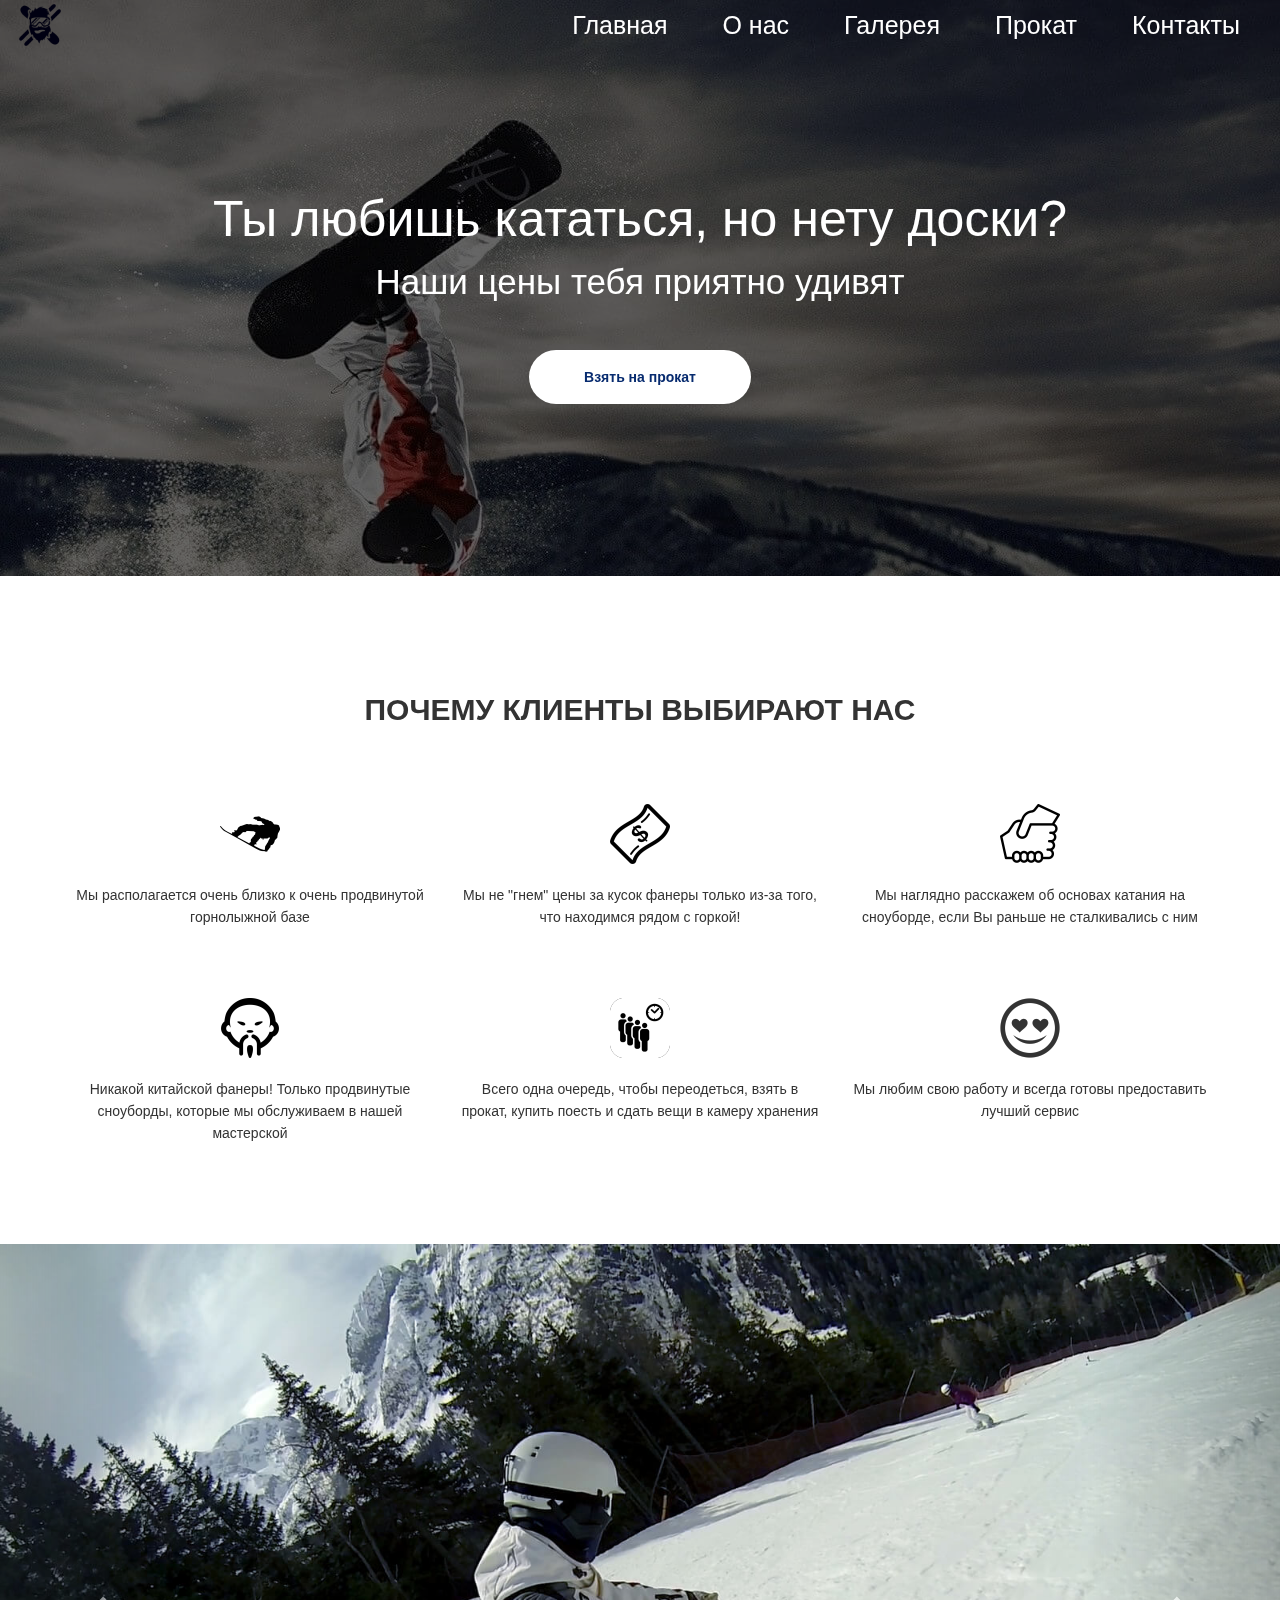
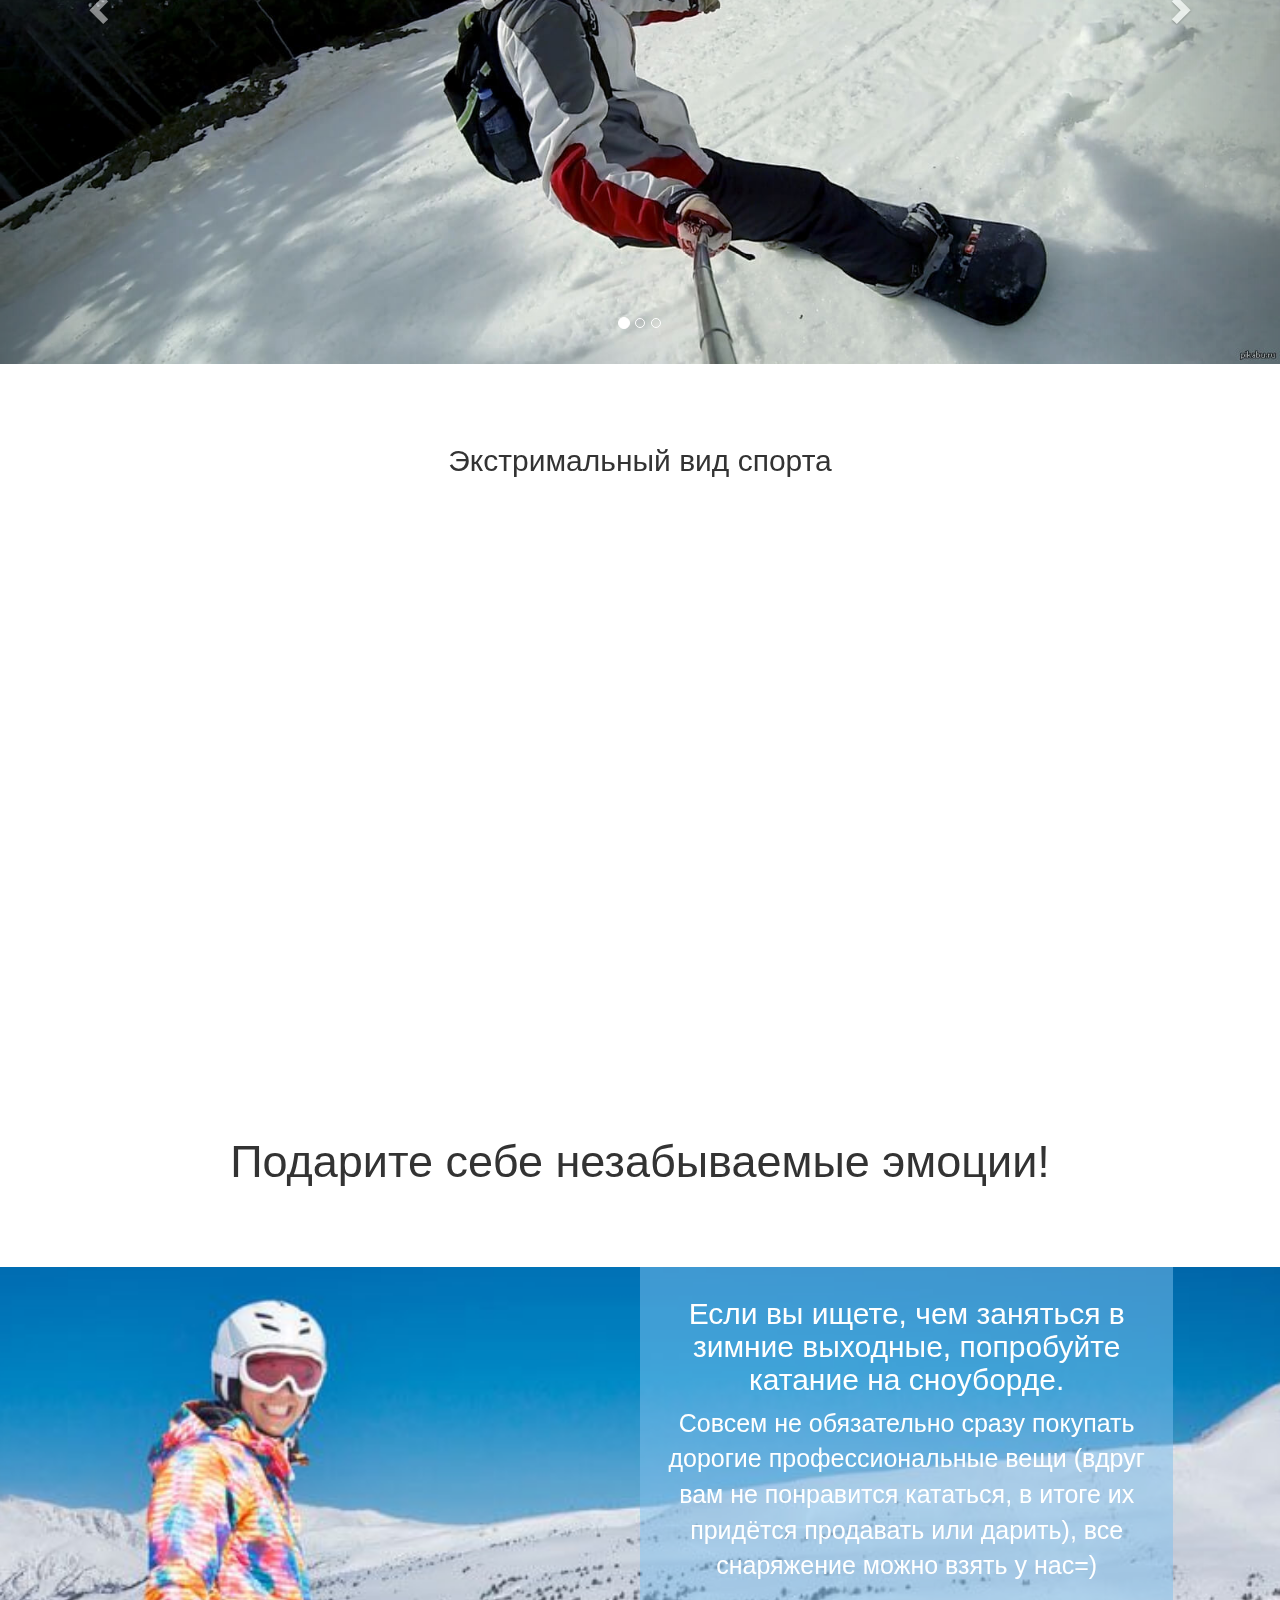
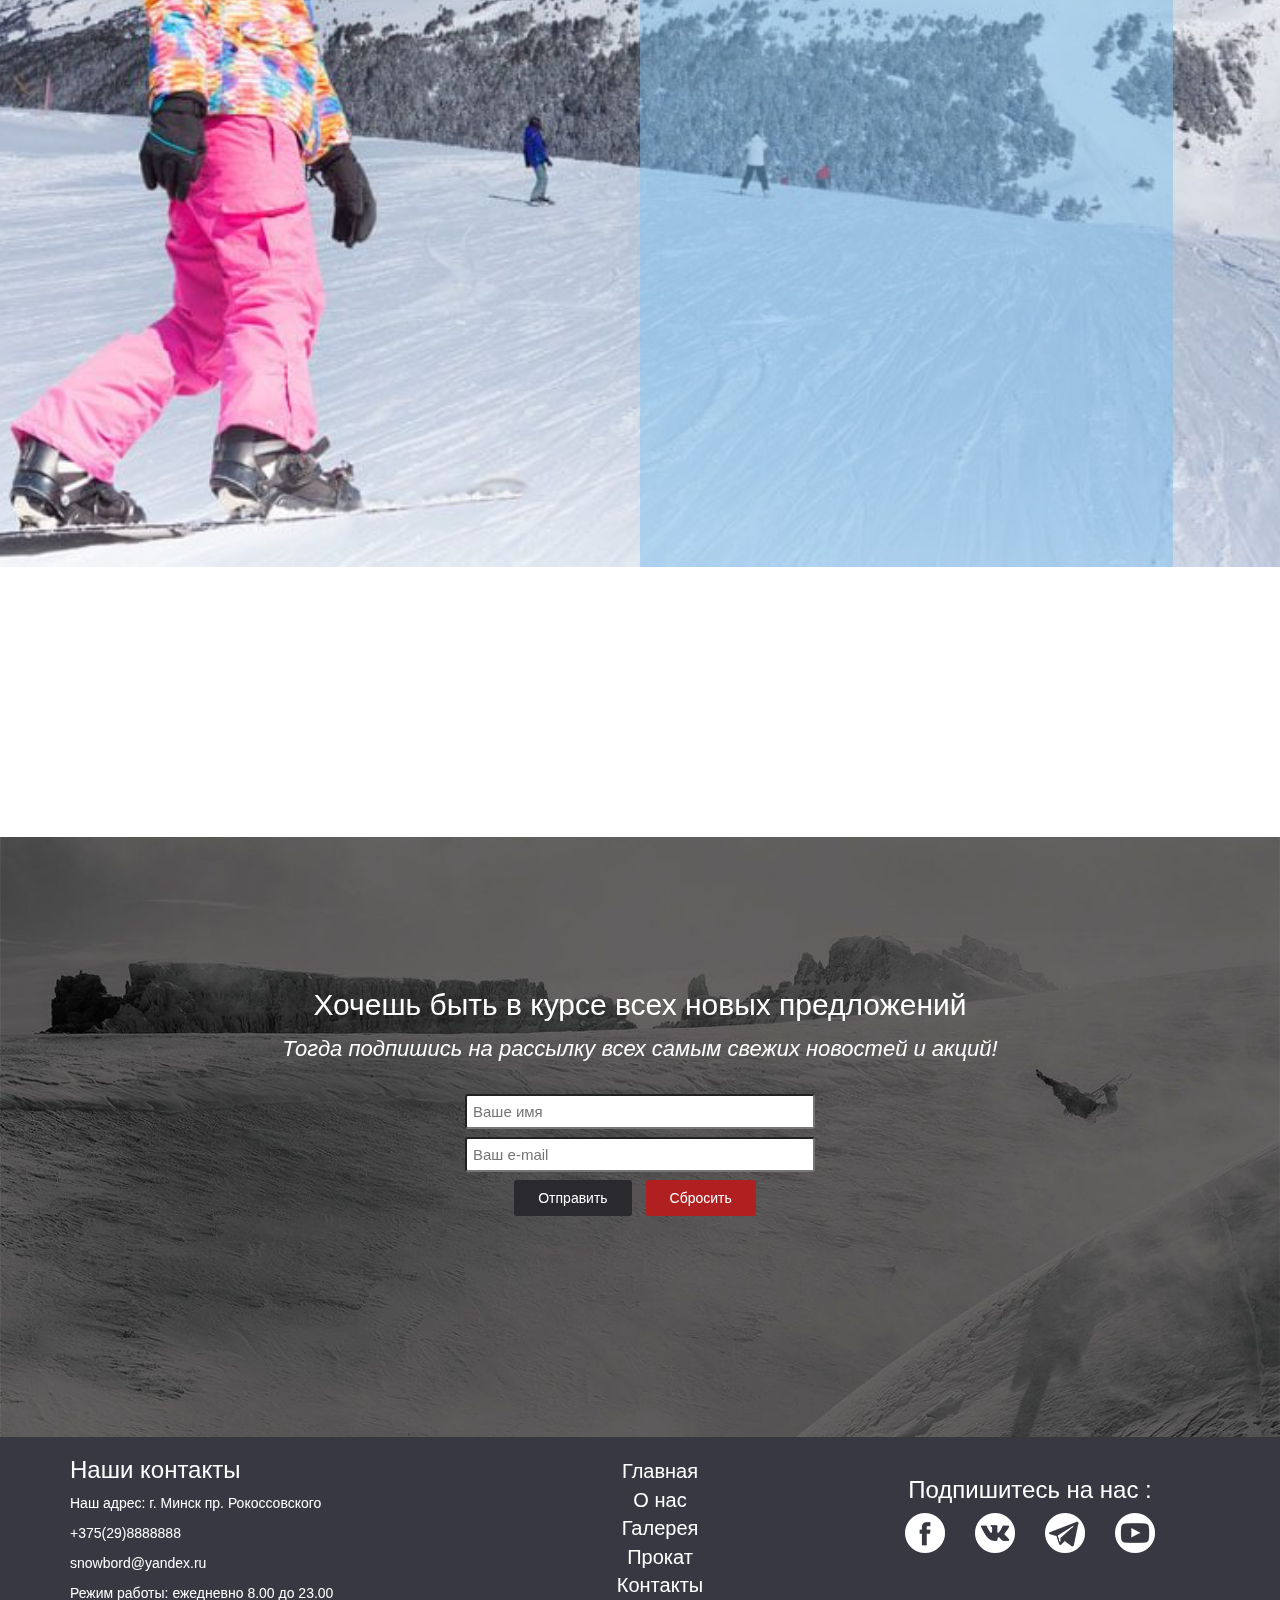
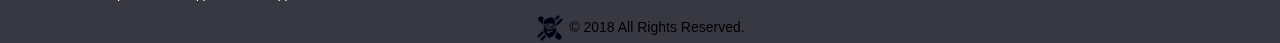
==== commit 2e9b4358: "Add files via upload" ====
--- a/web/index.html
+++ b/web/index.html
@@ -1,100 +1,54 @@
 <!DOCTYPE html>
-<!--[if lt IE 7 ]><html class="ie ie6" lang="en"> <![endif]-->
-<!--[if IE 7 ]><html class="ie ie7" lang="en"> <![endif]-->
-<!--[if IE 8 ]><html class="ie ie8" lang="en"> <![endif]-->
-<!--[if (gte IE 9)|!(IE)]><!--><html lang="ru"> <!--<![endif]-->
-
+<html lang="ru">
 <head>
-
-	<meta charset="utf-8">
-
-	<title>Заголовок</title>
-	<meta name="description" content="">
-
-	<!-- Bootstrap v3.3.4 Grid Styles -->
-	<style>html{font-family:sans-serif;-ms-text-size-adjust:100%;-webkit-text-size-adjust:100%}body{margin:0}article,aside,details,figcaption,figure,footer,header,hgroup,main,menu,nav,section,summary{display:block}audio,canvas,progress,video{display:inline-block;vertical-align:baseline}audio:not([controls]){display:none;height:0}[hidden],template{display:none}a{background-color:transparent}a:active,a:hover{outline:0}abbr[title]{border-bottom:1px dotted}b,strong{font-weight:bold}dfn{font-style:italic}h1{font-size:2em;margin:0.67em 0}mark{background:#ff0;color:#000}small{font-size:80%}sub,sup{font-size:75%;line-height:0;position:relative;vertical-align:baseline}sup{top:-0.5em}sub{bottom:-0.25em}img{border:0}svg:not(:root){overflow:hidden}figure{margin:1em 40px}hr{-moz-box-sizing:content-box;-webkit-box-sizing:content-box;box-sizing:content-box;height:0}pre{overflow:auto}code,kbd,pre,samp{font-family:monospace, monospace;font-size:1em}button,input,optgroup,select,textarea{color:inherit;font:inherit;margin:0}button{overflow:visible}button,select{text-transform:none}button,html input[type="button"],input[type="reset"],input[type="submit"]{-webkit-appearance:button;cursor:pointer}button[disabled],html input[disabled]{cursor:default}button::-moz-focus-inner,input::-moz-focus-inner{border:0;padding:0}input{line-height:normal}input[type="checkbox"],input[type="radio"]{-webkit-box-sizing:border-box;-moz-box-sizing:border-box;box-sizing:border-box;padding:0}input[type="number"]::-webkit-inner-spin-button,input[type="number"]::-webkit-outer-spin-button{height:auto}input[type="search"]{-webkit-appearance:textfield;-moz-box-sizing:content-box;-webkit-box-sizing:content-box;box-sizing:content-box}input[type="search"]::-webkit-search-cancel-button,input[type="search"]::-webkit-search-decoration{-webkit-appearance:none}fieldset{border:1px solid #c0c0c0;margin:0 2px;padding:0.35em 0.625em 0.75em}legend{border:0;padding:0}textarea{overflow:auto}optgroup{font-weight:bold}table{border-collapse:collapse;border-spacing:0}td,th{padding:0}*{-webkit-box-sizing:border-box;-moz-box-sizing:border-box;box-sizing:border-box}*:before,*:after{-webkit-box-sizing:border-box;-moz-box-sizing:border-box;box-sizing:border-box}html{font-size:10px;-webkit-tap-highlight-color:rgba(0,0,0,0)}body{font-family:"Helvetica Neue",Helvetica,Arial,sans-serif;font-size:14px;line-height:1.42857143;color:#333;background-color:#fff}input,button,select,textarea{font-family:inherit;font-size:inherit;line-height:inherit}a{color:#337ab7;text-decoration:none}a:hover,a:focus{color:#23527c;text-decoration:underline}a:focus{outline:thin dotted;outline:5px auto -webkit-focus-ring-color;outline-offset:-2px}figure{margin:0}img{vertical-align:middle}.img-responsive{display:block;max-width:100%;height:auto}.img-rounded{border-radius:6px}.img-thumbnail{padding:4px;line-height:1.42857143;background-color:#fff;border:1px solid #ddd;border-radius:4px;-webkit-transition:all .2s ease-in-out;-o-transition:all .2s ease-in-out;transition:all .2s ease-in-out;display:inline-block;max-width:100%;height:auto}.img-circle{border-radius:50%}hr{margin-top:20px;margin-bottom:20px;border:0;border-top:1px solid #eee}.sr-only{position:absolute;width:1px;height:1px;margin:-1px;padding:0;overflow:hidden;clip:rect(0, 0, 0, 0);border:0}.sr-only-focusable:active,.sr-only-focusable:focus{position:static;width:auto;height:auto;margin:0;overflow:visible;clip:auto}[role="button"]{cursor:pointer}.container{margin-right:auto;margin-left:auto;padding-left:15px;padding-right:15px}@media (min-width:768px){.container{width:750px}}@media (min-width:992px){.container{width:970px}}@media (min-width:1200px){.container{width:1170px}}.container-fluid{margin-right:auto;margin-left:auto;padding-left:15px;padding-right:15px}.row{margin-left:-15px;margin-right:-15px}.col-xs-1, .col-sm-1, .col-md-1, .col-lg-1, .col-xs-2, .col-sm-2, .col-md-2, .col-lg-2, .col-xs-3, .col-sm-3, .col-md-3, .col-lg-3, .col-xs-4, .col-sm-4, .col-md-4, .col-lg-4, .col-xs-5, .col-sm-5, .col-md-5, .col-lg-5, .col-xs-6, .col-sm-6, .col-md-6, .col-lg-6, .col-xs-7, .col-sm-7, .col-md-7, .col-lg-7, .col-xs-8, .col-sm-8, .col-md-8, .col-lg-8, .col-xs-9, .col-sm-9, .col-md-9, .col-lg-9, .col-xs-10, .col-sm-10, .col-md-10, .col-lg-10, .col-xs-11, .col-sm-11, .col-md-11, .col-lg-11, .col-xs-12, .col-sm-12, .col-md-12, .col-lg-12{position:relative;min-height:1px;padding-left:15px;padding-right:15px}.col-xs-1, .col-xs-2, .col-xs-3, .col-xs-4, .col-xs-5, .col-xs-6, .col-xs-7, .col-xs-8, .col-xs-9, .col-xs-10, .col-xs-11, .col-xs-12{float:left}.col-xs-12{width:100%}.col-xs-11{width:91.66666667%}.col-xs-10{width:83.33333333%}.col-xs-9{width:75%}.col-xs-8{width:66.66666667%}.col-xs-7{width:58.33333333%}.col-xs-6{width:50%}.col-xs-5{width:41.66666667%}.col-xs-4{width:33.33333333%}.col-xs-3{width:25%}.col-xs-2{width:16.66666667%}.col-xs-1{width:8.33333333%}.col-xs-pull-12{right:100%}.col-xs-pull-11{right:91.66666667%}.col-xs-pull-10{right:83.33333333%}.col-xs-pull-9{right:75%}.col-xs-pull-8{right:66.66666667%}.col-xs-pull-7{right:58.33333333%}.col-xs-pull-6{right:50%}.col-xs-pull-5{right:41.66666667%}.col-xs-pull-4{right:33.33333333%}.col-xs-pull-3{right:25%}.col-xs-pull-2{right:16.66666667%}.col-xs-pull-1{right:8.33333333%}.col-xs-pull-0{right:auto}.col-xs-push-12{left:100%}.col-xs-push-11{left:91.66666667%}.col-xs-push-10{left:83.33333333%}.col-xs-push-9{left:75%}.col-xs-push-8{left:66.66666667%}.col-xs-push-7{left:58.33333333%}.col-xs-push-6{left:50%}.col-xs-push-5{left:41.66666667%}.col-xs-push-4{left:33.33333333%}.col-xs-push-3{left:25%}.col-xs-push-2{left:16.66666667%}.col-xs-push-1{left:8.33333333%}.col-xs-push-0{left:auto}.col-xs-offset-12{margin-left:100%}.col-xs-offset-11{margin-left:91.66666667%}.col-xs-offset-10{margin-left:83.33333333%}.col-xs-offset-9{margin-left:75%}.col-xs-offset-8{margin-left:66.66666667%}.col-xs-offset-7{margin-left:58.33333333%}.col-xs-offset-6{margin-left:50%}.col-xs-offset-5{margin-left:41.66666667%}.col-xs-offset-4{margin-left:33.33333333%}.col-xs-offset-3{margin-left:25%}.col-xs-offset-2{margin-left:16.66666667%}.col-xs-offset-1{margin-left:8.33333333%}.col-xs-offset-0{margin-left:0}@media (min-width:768px){.col-sm-1, .col-sm-2, .col-sm-3, .col-sm-4, .col-sm-5, .col-sm-6, .col-sm-7, .col-sm-8, .col-sm-9, .col-sm-10, .col-sm-11, .col-sm-12{float:left}.col-sm-12{width:100%}.col-sm-11{width:91.66666667%}.col-sm-10{width:83.33333333%}.col-sm-9{width:75%}.col-sm-8{width:66.66666667%}.col-sm-7{width:58.33333333%}.col-sm-6{width:50%}.col-sm-5{width:41.66666667%}.col-sm-4{width:33.33333333%}.col-sm-3{width:25%}.col-sm-2{width:16.66666667%}.col-sm-1{width:8.33333333%}.col-sm-pull-12{right:100%}.col-sm-pull-11{right:91.66666667%}.col-sm-pull-10{right:83.33333333%}.col-sm-pull-9{right:75%}.col-sm-pull-8{right:66.66666667%}.col-sm-pull-7{right:58.33333333%}.col-sm-pull-6{right:50%}.col-sm-pull-5{right:41.66666667%}.col-sm-pull-4{right:33.33333333%}.col-sm-pull-3{right:25%}.col-sm-pull-2{right:16.66666667%}.col-sm-pull-1{right:8.33333333%}.col-sm-pull-0{right:auto}.col-sm-push-12{left:100%}.col-sm-push-11{left:91.66666667%}.col-sm-push-10{left:83.33333333%}.col-sm-push-9{left:75%}.col-sm-push-8{left:66.66666667%}.col-sm-push-7{left:58.33333333%}.col-sm-push-6{left:50%}.col-sm-push-5{left:41.66666667%}.col-sm-push-4{left:33.33333333%}.col-sm-push-3{left:25%}.col-sm-push-2{left:16.66666667%}.col-sm-push-1{left:8.33333333%}.col-sm-push-0{left:auto}.col-sm-offset-12{margin-left:100%}.col-sm-offset-11{margin-left:91.66666667%}.col-sm-offset-10{margin-left:83.33333333%}.col-sm-offset-9{margin-left:75%}.col-sm-offset-8{margin-left:66.66666667%}.col-sm-offset-7{margin-left:58.33333333%}.col-sm-offset-6{margin-left:50%}.col-sm-offset-5{margin-left:41.66666667%}.col-sm-offset-4{margin-left:33.33333333%}.col-sm-offset-3{margin-left:25%}.col-sm-offset-2{margin-left:16.66666667%}.col-sm-offset-1{margin-left:8.33333333%}.col-sm-offset-0{margin-left:0}}@media (min-width:992px){.col-md-1, .col-md-2, .col-md-3, .col-md-4, .col-md-5, .col-md-6, .col-md-7, .col-md-8, .col-md-9, .col-md-10, .col-md-11, .col-md-12{float:left}.col-md-12{width:100%}.col-md-11{width:91.66666667%}.col-md-10{width:83.33333333%}.col-md-9{width:75%}.col-md-8{width:66.66666667%}.col-md-7{width:58.33333333%}.col-md-6{width:50%}.col-md-5{width:41.66666667%}.col-md-4{width:33.33333333%}.col-md-3{width:25%}.col-md-2{width:16.66666667%}.col-md-1{width:8.33333333%}.col-md-pull-12{right:100%}.col-md-pull-11{right:91.66666667%}.col-md-pull-10{right:83.33333333%}.col-md-pull-9{right:75%}.col-md-pull-8{right:66.66666667%}.col-md-pull-7{right:58.33333333%}.col-md-pull-6{right:50%}.col-md-pull-5{right:41.66666667%}.col-md-pull-4{right:33.33333333%}.col-md-pull-3{right:25%}.col-md-pull-2{right:16.66666667%}.col-md-pull-1{right:8.33333333%}.col-md-pull-0{right:auto}.col-md-push-12{left:100%}.col-md-push-11{left:91.66666667%}.col-md-push-10{left:83.33333333%}.col-md-push-9{left:75%}.col-md-push-8{left:66.66666667%}.col-md-push-7{left:58.33333333%}.col-md-push-6{left:50%}.col-md-push-5{left:41.66666667%}.col-md-push-4{left:33.33333333%}.col-md-push-3{left:25%}.col-md-push-2{left:16.66666667%}.col-md-push-1{left:8.33333333%}.col-md-push-0{left:auto}.col-md-offset-12{margin-left:100%}.col-md-offset-11{margin-left:91.66666667%}.col-md-offset-10{margin-left:83.33333333%}.col-md-offset-9{margin-left:75%}.col-md-offset-8{margin-left:66.66666667%}.col-md-offset-7{margin-left:58.33333333%}.col-md-offset-6{margin-left:50%}.col-md-offset-5{margin-left:41.66666667%}.col-md-offset-4{margin-left:33.33333333%}.col-md-offset-3{margin-left:25%}.col-md-offset-2{margin-left:16.66666667%}.col-md-offset-1{margin-left:8.33333333%}.col-md-offset-0{margin-left:0}}@media (min-width:1200px){.col-lg-1, .col-lg-2, .col-lg-3, .col-lg-4, .col-lg-5, .col-lg-6, .col-lg-7, .col-lg-8, .col-lg-9, .col-lg-10, .col-lg-11, .col-lg-12{float:left}.col-lg-12{width:100%}.col-lg-11{width:91.66666667%}.col-lg-10{width:83.33333333%}.col-lg-9{width:75%}.col-lg-8{width:66.66666667%}.col-lg-7{width:58.33333333%}.col-lg-6{width:50%}.col-lg-5{width:41.66666667%}.col-lg-4{width:33.33333333%}.col-lg-3{width:25%}.col-lg-2{width:16.66666667%}.col-lg-1{width:8.33333333%}.col-lg-pull-12{right:100%}.col-lg-pull-11{right:91.66666667%}.col-lg-pull-10{right:83.33333333%}.col-lg-pull-9{right:75%}.col-lg-pull-8{right:66.66666667%}.col-lg-pull-7{right:58.33333333%}.col-lg-pull-6{right:50%}.col-lg-pull-5{right:41.66666667%}.col-lg-pull-4{right:33.33333333%}.col-lg-pull-3{right:25%}.col-lg-pull-2{right:16.66666667%}.col-lg-pull-1{right:8.33333333%}.col-lg-pull-0{right:auto}.col-lg-push-12{left:100%}.col-lg-push-11{left:91.66666667%}.col-lg-push-10{left:83.33333333%}.col-lg-push-9{left:75%}.col-lg-push-8{left:66.66666667%}.col-lg-push-7{left:58.33333333%}.col-lg-push-6{left:50%}.col-lg-push-5{left:41.66666667%}.col-lg-push-4{left:33.33333333%}.col-lg-push-3{left:25%}.col-lg-push-2{left:16.66666667%}.col-lg-push-1{left:8.33333333%}.col-lg-push-0{left:auto}.col-lg-offset-12{margin-left:100%}.col-lg-offset-11{margin-left:91.66666667%}.col-lg-offset-10{margin-left:83.33333333%}.col-lg-offset-9{margin-left:75%}.col-lg-offset-8{margin-left:66.66666667%}.col-lg-offset-7{margin-left:58.33333333%}.col-lg-offset-6{margin-left:50%}.col-lg-offset-5{margin-left:41.66666667%}.col-lg-offset-4{margin-left:33.33333333%}.col-lg-offset-3{margin-left:25%}.col-lg-offset-2{margin-left:16.66666667%}.col-lg-offset-1{margin-left:8.33333333%}.col-lg-offset-0{margin-left:0}}.clearfix:before,.clearfix:after,.container:before,.container:after,.container-fluid:before,.container-fluid:after,.row:before,.row:after{content:" ";display:table}.clearfix:after,.container:after,.container-fluid:after,.row:after{clear:both}.center-block{display:block;margin-left:auto;margin-right:auto}.pull-right{float:right !important}.pull-left{float:left !important}.hide{display:none !important}.show{display:block !important}.invisible{visibility:hidden}.text-hide{font:0/0 a;color:transparent;text-shadow:none;background-color:transparent;border:0}.hidden{display:none !important}.affix{position:fixed}@-ms-viewport{width:device-width}.visible-xs,.visible-sm,.visible-md,.visible-lg{display:none !important}.visible-xs-block,.visible-xs-inline,.visible-xs-inline-block,.visible-sm-block,.visible-sm-inline,.visible-sm-inline-block,.visible-md-block,.visible-md-inline,.visible-md-inline-block,.visible-lg-block,.visible-lg-inline,.visible-lg-inline-block{display:none !important}@media (max-width:767px){.visible-xs{display:block !important}table.visible-xs{display:table}tr.visible-xs{display:table-row !important}th.visible-xs,td.visible-xs{display:table-cell !important}}@media (max-width:767px){.visible-xs-block{display:block !important}}@media (max-width:767px){.visible-xs-inline{display:inline !important}}@media (max-width:767px){.visible-xs-inline-block{display:inline-block !important}}@media (min-width:768px) and (max-width:991px){.visible-sm{display:block !important}table.visible-sm{display:table}tr.visible-sm{display:table-row !important}th.visible-sm,td.visible-sm{display:table-cell !important}}@media (min-width:768px) and (max-width:991px){.visible-sm-block{display:block !important}}@media (min-width:768px) and (max-width:991px){.visible-sm-inline{display:inline !important}}@media (min-width:768px) and (max-width:991px){.visible-sm-inline-block{display:inline-block !important}}@media (min-width:992px) and (max-width:1199px){.visible-md{display:block !important}table.visible-md{display:table}tr.visible-md{display:table-row !important}th.visible-md,td.visible-md{display:table-cell !important}}@media (min-width:992px) and (max-width:1199px){.visible-md-block{display:block !important}}@media (min-width:992px) and (max-width:1199px){.visible-md-inline{display:inline !important}}@media (min-width:992px) and (max-width:1199px){.visible-md-inline-block{display:inline-block !important}}@media (min-width:1200px){.visible-lg{display:block !important}table.visible-lg{display:table}tr.visible-lg{display:table-row !important}th.visible-lg,td.visible-lg{display:table-cell !important}}@media (min-width:1200px){.visible-lg-block{display:block !important}}@media (min-width:1200px){.visible-lg-inline{display:inline !important}}@media (min-width:1200px){.visible-lg-inline-block{display:inline-block !important}}@media (max-width:767px){.hidden-xs{display:none !important}}@media (min-width:768px) and (max-width:991px){.hidden-sm{display:none !important}}@media (min-width:992px) and (max-width:1199px){.hidden-md{display:none !important}}@media (min-width:1200px){.hidden-lg{display:none !important}}.visible-print{display:none !important}@media print{.visible-print{display:block !important}table.visible-print{display:table}tr.visible-print{display:table-row !important}th.visible-print,td.visible-print{display:table-cell !important}}.visible-print-block{display:none !important}@media print{.visible-print-block{display:block !important}}.visible-print-inline{display:none !important}@media print{.visible-print-inline{display:inline !important}}.visible-print-inline-block{display:none !important}@media print{.visible-print-inline-block{display:inline-block !important}}@media print{.hidden-print{display:none !important}}</style>
-	<!-- Header CSS (First Sections of Website: compress & paste after release from _header.css here) -->
-	<link rel="stylesheet" href="https://maxcdn.bootstrapcdn.com/bootstrap/3.3.7/css/bootstrap.min.css">
-	<link rel="stylesheet" href="css/animate.css">
-	<script src="https://ajax.googleapis.com/ajax/libs/jquery/3.3.1/jquery.min.js"></script>
-  <script src="https://maxcdn.bootstrapcdn.com/bootstrap/3.3.7/js/bootstrap.min.js"></script>
-	<style>body{font-family:sans-serif;font-size:16px;min-width:320px;position:relative;line-height:1.6;font-family:"RobotoRegular", sans-serif;overflow-x:hidden;}
-.hidden{display:none;}
-body{padding:0;margin:0;font-family:'Roboto Condensed', sans-serif;width:100%;}
-h1, h2, h3, h4, h5, h6{font-family:'Roboto Slab', serif;}
-h1, h2, h3, h4, h5, h6{margin-bottom:1.1em;}
-.navbar-brand img{width:50px;margin-top:-15px;}
-.navbar-default .navbar-nav > li > a{font-size:25px;margin-right:25px;}
-.block1{height:100%;}
-.overlay h1{text-align:center;color:#fff;font-size:50px;margin-top:17%;}
-.header-button-block{text-align:center;}
-.header-button{display:inline-block;text-decoration:none;border-radius:50px;cursor:pointer;border:none;background-color:#ffffff;color:#072b6f;font-weight:700;padding:17px 55px;margin-top:33px;z-index:50;}
-.header-button:hover{background-color:#3F3FB7;color:#ffffff;text-decoration:none;}
-.fullscreen-bg{overflow:hidden;position:relative;width:100%;padding-top:45%;}
-.fullscreen-bg__video{position:absolute;top:0;left:0;width:100%;z-index:-200;}
-.overlay{background:rgba(0,0,0,0.6);position:absolute;top:0;left:0;width:100%;height:100%;z-index:100;}</style>
-
-	<!-- Fonts Loader from _fonts.css (HTML5 LocalStorage) -->
-	<script>!function(){function e(e,t,n){e.addEventListener?e.addEventListener(t,n,!1):e.attachEvent&&e.attachEvent("on"+t,n)}function t(e){return window.localStorage&&localStorage.font_css_cache&&localStorage.font_css_cache_file===e}function n(){if(window.localStorage&&window.XMLHttpRequest)if(t(o))a(localStorage.font_css_cache);else{var n=new XMLHttpRequest;n.open("GET",o,!0),e(n,"load",function(){4===n.readyState&&(a(n.responseText),localStorage.font_css_cache=n.responseText,localStorage.font_css_cache_file=o)}),n.send()}else{var c=document.createElement("link");c.href=o,c.rel="stylesheet",c.type="text/css",document.getElementsByTagName("head")[0].appendChild(c),document.cookie="font_css_cache"}}function a(e){var t=document.createElement("style");t.innerHTML=e,document.getElementsByTagName("head")[0].appendChild(t)}var o="_fonts.css";window.localStorage&&localStorage.font_css_cache||document.cookie.indexOf("font_css_cache")>-1?n():e(window,"load",n)}();</script>
+	<meta charset="UTF-8">
+	<meta http-equiv="X-UA-Compatible" content="IE=edge">
+	<meta name="viewport" content="width=device-width, initial-scale=1">
+	<title>Snowbord</title>
+	<link rel="stylesheet" href="https://maxcdn.bootstrapcdn.com/bootstrap/3.3.7/css/bootstrap.min.css" integrity="sha384-BVYiiSIFeK1dGmJRAkycuHAHRg32OmUcww7on3RYdg4Va+PmSTsz/K68vbdEjh4u" crossorigin="anonymous">
+	<link rel="shortcut icon" href="img/borodalyzh.png" type="image/png">
+	<link rel="stylesheet" type="text/css" href="css/style.css">
+</head>
+<body>
 	
-	<!-- Load CSS Compilled without JS -->
-	<noscript><link rel="stylesheet" href="compiled.min.css"></noscript>
-
-	<meta http-equiv="X-UA-Compatible" content="IE=edge">
-	<meta name="viewport" content="width=device-width, initial-scale=1, maximum-scale=1">
-
-	<link rel="shortcut icon" href="img/favicon/favicon.ico" type="image/x-icon">
-	<link rel="apple-touch-icon" href="img/favicon/apple-touch-icon.png">
-	<link rel="apple-touch-icon" sizes="72x72" href="img/favicon/apple-touch-icon-72x72.png">
-	<link rel="apple-touch-icon" sizes="114x114" href="img/favicon/apple-touch-icon-114x114.png">
-
-</head>
-
-<body>
-
-		<a name="main"></a>
-<div class="block1">
-<nav class="navbar navbar-default navbar-fixed-top" role="navigation">
-		<div class="container-fluid">
-			<!-- название сайта и кнопка для раскрытия меню на телефоне -->
-			<div class="navbar-header">
-				<button type="button" class="navbar-toggle collapsed" data-toggle="collapse" data-target="#bs-example-navbar-collapse-1" aria-expanded="false">
-					<span class="sr-only">Toggle navigation</span>
-					<span class="icon-bar"></span>
-					<span class="icon-bar"></span>
-					<span class="icon-bar"></span>
-				</button>
-				<a href="#" class="navbar-brand"><img src="img/borodalyzh.png" alt="logo"></a>
-			</div>
-			<!-- Само меню -->
-			<div class="collapse navbar-collapse" id="bs-example-navbar-collapse-1">
-				<ul class="nav navbar-nav navbar-right">
-					<li><a href="#main">Главная</a></li>
-					<li><a href="#features">О нас</a></li>
-					<li><a href="#foto">Галерея</a></li>
-					<li><a href="#block4">Прокат</a></li>
-					<li><a href="#cont">Контакты</a></li>
-				</ul>
-			</div>
-		</div>
-	</nav>
-	
-<div class="fullscreen-bg">
+	<div class="block1">
+		<nav class="navbar navbar-default navbar-fixed-top">
+			<div class="container-fluid">
+				<div class="navbar-header">
+					<button type="button" class="navbar-toggle collapsed" data-toggle="collapse" data-target="#bs-example-navbar-collapse-1" aria-expanded="false">
+						<span class="sr-only">Toggle navigation</span>
+						<span class="icon-bar"></span>
+						<span class="icon-bar"></span>
+						<span class="icon-bar"></span>
+					</button>
+					<a href="#" class="navbar-brand"><img src="img/borodalyzh.png" alt="logo"></a>
+				</div>
+				<div class="collapse navbar-collapse" id="bs-example-navbar-collapse-1">
+					<ul class="nav navbar-nav navbar-right">
+						<li><a href="#main">Главная</a></li>
+						<li><a href="about.html">О нас</a></li>
+						<li><a href="gallery.html">Галерея</a></li>
+						<li><a href="procat.html">Прокат</a></li>
+						<li><a href="contact.html">Контакты</a></li>
+					</ul>
+				</div>
+			</div>
+		</nav>
+		<div class="fullscreen-bg">
 		<div class="overlay">
-			<h1>Нужна доска?</h1>
+			<h1>Ты любишь кататься, но нету доски?</h1>
+			<p>Наши цены тебя приятно удивят</p>
 			<div class="header-button-block">
-			<a href="https://www.google.ru/" alt="прокат" class="header-button">Взять на прокат</a>
-			</div>
-		</div class="mask">
+			<a href="procat.html" class="header-button">Взять на прокат</a>
+			</div>
+		</div>
 	    <video loop muted autoplay poster="video/plane.jpg" class="fullscreen-bg__video">
 	        <source src="video/video2.mp4" type="video/mp4">
 	        <source src="video/plane.webm" type="video/webm">
 	    </video>
 	</div>
 </div>
-	<a name="features"></a>
 	<section class="features">
-		
 		<div class="container">
 			<h2 class="features-title">ПОЧЕМУ КЛИЕНТЫ ВЫБИРАЮТ НАС</h2>
 			<div class="row">
@@ -126,79 +80,7 @@
 			</div>
 		</div>
 	</section>
-		
-
-	<section class="block2">
-		<div class="container-fluid">
-            <div class="row">
-                <div class="col-md-5  opaline col-md-offset-6 col-sm-offset-6 block2-bg">
-                	<div class="block2-text">
-                      <h3>Подарите себе незабываемые эмоции!</h3>
-                      <h5>Если вы ищете, чем заняться в зимние выходные, попробуйте катание на сноуборде.</h5>
-                      <p>Совсем не обязательно сразу покупать дорогие профессиональные вещи (вдруг вам не понравится кататься, в итоге их придётся продавать или дарить), все снаряжение можно взять у нас=)</p>
-                  </div>
-                </div>
-            </div>  
-    </div>
-	</section>
-
-	<section class="block3">
-		<h2 class="block3-title">НАШИ ПРЕИМУЩЕСТВА</h2>
-		<div class="container">
-
-			<div class="row">
-				<div class="col-md-6">
-					<div block3-img>
-					<img class="img-responsive img-rounded" src="img/advantages/700_FO59051698_4669ec16b8c18f2d0e8672aafae9d52c.jpg" alt="лыжи">
-					</div>
-				</div>
-				<div class="col-md-6">
-					<h3>ИНВЕНТАРЬ</h3>
-					<p>В течение сезона мы следим за снаряжением и поддерживаем его в отличном состоянии. Для этого у нас есть целая мастерская с первоклассными специалистами!</p>
-				</div>
-			</div>
-
-			<div class="row">
-				<div class="col-md-6">
-					<h3>ОБУЧЕНИЕ</h3>
-					<p>Вы делаете первые шаги в сноубординге? Воспользуйтесь услугами нашего проката и получите 2 часа обучения с профессиональным инструктором всего за 50 р.</p>
-				</div>
-				<div class="col-md-6">
-					<div class="block3-img">
-						<img src="img/advantages/img2.jpg" alt="обучение" class="img-responsive img-rounded">
-					</div>
-				</div>
-			</div>
-
-			<div class="row">
-				<div class="col-md-6">
-					<div class="block3-img">
-					<img src="img/advantages/img3.jpg" alt="хранение" class="img-responsive img-rounded">
-					</div>
-				</div>
-				<div class="col-md-6">
-					<h3>ХРАНЕНИЕ</h3>
-					<p>Любой сноубордист может оставить свое снаряжение у нас на ночь, чтобы не таскаться с ним по всему Минску. А для наших клиентов, это совсем бесплатно!</p>
-				</div>
-			</div>
-
-			<div class="row">
-				<div class="col-md-6">
-					<h3>ОБСЛУЖИВАНИЕ</h3>
-					<p>Ремонтируем любое снаряжение, любой сложности и даем гарантию качества</p>
-				</div>
-				<div class="col-md-6">
-					<div class="block3-img">
-					<img src="img/advantages/294.jpg" alt="обслуживание" class="img-responsive img-rounded">
-					</div>
-				</div>
-			</div>
-
-		</div>
-	</section>
-
-		<a name="foto"></a>
-	<div class="carousel slide" id="carousel">
+		<div class="carousel slide" id="carousel">
 		<!--Индикаторы слайдов-->
 		<ol class="carousel-indicators">
 			<li class="active" data-target="#carousel" data-slide-to="0"></li>
@@ -236,234 +118,29 @@
 			<span class="glyphicon glyphicon-chevron-right"></span>
 		</a>
 	</div>
-	
-	<a name="block4"></a>
-	<section class="block-4">
-		
-		<div class="container">
-			<div class="row">
-				<div class="col-md-4">
-					<img src="img/prokat/p1.jpg" alt="доска" class="img-responsive">
-				</div>
-				<div class="col-md-8 text7">
-					<h3>Прокат сноубордов</h3>
-					
-					<div class="row text2">
-						<div class="col-md-4">
-								<div class="col-md-6">1 сутки</div>
-								<div class="col-md-6"><span>15 p.</span></div>
-						</div>
-						<div class="col-md-4">
-							<div class="col-md-6">2 суток</div>
-							<div class="col-md-6"><span>14 p.</span></div>
-						</div>
-						<div class="col-md-4">
-							<div class="col-md-6">3 суток</div>
-							<div class="col-md-6"><span>13 p.</span></div>
-						</div>
-					</div>
-					<div class="row text2">
-						<div class="col-md-4">
-								<div class="col-md-6">7 суток</div>
-								<div class="col-md-6"><span>10 p.</span></div>
-						</div>
-						<div class="col-md-4">
-							<div class="col-md-6">8 суток</div>
-							<div class="col-md-6"><span>9 p.</span></div>
-						</div>
-						<div class="col-md-4">
-							<div class="col-md-6">9 суток</div>
-							<div class="col-md-6"><span>7 p.</span></div>
-						</div>
-					</div>
-				</div>
-			</div>
-
-			<div class="row">
-				<div class="col-md-4">
-					<img src="img/prokat/p2.jpg" alt="доска" class="img-responsive">
-				</div>
-				<div class="col-md-8">
-					<h3>Прокат горнолыжной куртки</h3>
-					
-					<div class="row">
-						<div class="col-md-4">
-								<div class="col-md-6">1 сутки</div>
-								<div class="col-md-6"><span>8 p.</span></div>
-						</div>
-						<div class="col-md-4">
-							<div class="col-md-6">2 суток</div>
-							<div class="col-md-6"><span>7 p.</span></div>
-						</div>
-						<div class="col-md-4">
-							<div class="col-md-6">3 суток</div>
-							<div class="col-md-6"><span>6 p.</span></div>
-						</div>
-					</div>
-					<div class="row">
-						<div class="col-md-4">
-								<div class="col-md-6">7 суток</div>
-								<div class="col-md-6"><span>5 p.</span></div>
-						</div>
-						<div class="col-md-4">
-							<div class="col-md-6">8 суток</div>
-							<div class="col-md-6"><span>4 p.</span></div>
-						</div>
-						<div class="col-md-4">
-							<div class="col-md-6">9 суток</div>
-							<div class="col-md-6"><span>3 p.</span></div>
-						</div>
-					</div>
-
-					<h3>Прокат горнолыжныч штанов</h3>
-					
-					<div class="row">
-						<div class="col-md-4">
-								<div class="col-md-6">1 сутки</div>
-								<div class="col-md-6"><span>8 p.</span></div>
-						</div>
-						<div class="col-md-4">
-							<div class="col-md-6">2 суток</div>
-							<div class="col-md-6"><span>7 p.</span></div>
-						</div>
-						<div class="col-md-4">
-							<div class="col-md-6">3 суток</div>
-							<div class="col-md-6"><span>6 p.</span></div>
-						</div>
-					</div>
-					<div class="row">
-						<div class="col-md-4">
-								<div class="col-md-6">7 суток</div>
-								<div class="col-md-6"><span>5 p.</span></div>	
-						</div>
-						<div class="col-md-4">
-							<div class="col-md-6">8 суток</div>
-							<div class="col-md-6"><span>4 p.</span></div>
-						</div>
-						<div class="col-md-4">
-							<div class="col-md-6">9 суток</div>
-							<div class="col-md-6"><span>3 p.</span></div>
-						</div>
-					</div>
-				</div>
-			</div>
-
-			<div class="row">
-				<div class="col-md-4">
-					<img src="img/prokat/p3.jpg" alt="доска" class="img-responsive">
-				</div>
-				<div class="col-md-8">
-					<h3>Прокат шлема</h3>
-					
-					<div class="row">
-						<div class="col-md-4">
-								<div class="col-md-6">1 сутки</div>
-								<div class="col-md-6"><span>5 p.</span></div>
-						</div>
-						<div class="col-md-4">
-							<div class="col-md-6">2 суток</div>
-							<div class="col-md-6"><span>5 p.</span></div>
-						</div>
-						<div class="col-md-4">
-							<div class="col-md-6">3 суток</div>
-							<div class="col-md-6"><span>4 p.</span></div>
-						</div>
-					</div>
-					<div class="row">
-						<div class="col-md-4">
-								<div class="col-md-6">7 суток</div>
-								<div class="col-md-6"><span>3 p.</span></div>
-						</div>
-						<div class="col-md-4">
-							<div class="col-md-6">8 суток</div>
-							<div class="col-md-6"><span>3 p.</span></div>
-						</div>
-						<div class="col-md-4">
-							<div class="col-md-6">9 суток</div>
-							<div class="col-md-6"><span>2 p.</span></div>
-						</div>
-					</div>
-					<h3>Прокат горнолыжной маски</h3>
-					
-					<div class="row">
-						<div class="col-md-4">
-								<div class="col-md-6">1 сутки</div>
-								<div class="col-md-6"><span>3 p.</span></div>	
-						</div>
-						<div class="col-md-4">
-							<div class="col-md-6">2 суток</div>
-							<div class="col-md-6"><span>3 p.</span></div>
-						</div>
-						<div class="col-md-4">
-							<div class="col-md-6">3 суток</div>
-							<div class="col-md-6"><span>3 p.</span></div>
-						</div>
-					</div>
-					<div class="row">
-						<div class="col-md-4">
-								<div class="col-md-6">7 суток</div>
-								<div class="col-md-6"><span>2 p.</span></div>
-						</div>
-						<div class="col-md-4">
-							<div class="col-md-6">8 суток</div>
-							<div class="col-md-6"><span>2 p.</span></div>
-						</div>
-						<div class="col-md-4">
-							<div class="col-md-6">9 суток</div>
-							<div class="col-md-6"><span>1.5 p.</span></div>
-						</div>
-					</div>
-				</div>
-			</div>
-
-			<div class="row">
-				<div class="col-md-4">
-					<img src="img/prokat/p4.jpg" alt="доска" class="img-responsive">
-				</div>
-				<div class="col-md-8">
-					<h3>Прокат защиты</h3>
-				
-					<div class="row">
-						<div class="col-md-4">
-								<div class="col-md-6">1 сутки</div>
-								<div class="col-md-6"><span>5 p.</span></div>
-						</div>
-						<div class="col-md-4">
-							<div class="col-md-6">2 суток</div>
-							<div class="col-md-6"><span>5 p.</span></div>
-						</div>
-						<div class="col-md-4">
-							<div class="col-md-6">3 суток</div>
-							<div class="col-md-6"><span>4 p.</span></div>
-						</div>
-					</div>
-					<div class="row">
-						<div class="col-md-4">
-								<div class="col-md-6">7 суток</div>
-								<div class="col-md-6"><span>3 p.</span></div>
-						</div>
-						<div class="col-md-4">
-							<div class="col-md-6">8 суток</div>
-							<div class="col-md-6"><span>3 p.</span></div>
-						</div>
-						<div class="col-md-4">
-							<div class="col-md-6">9 суток</div>
-							<div class="col-md-6"><span>3 p.</span></div>
-						</div>
-					</div>
-				</div>
-			</div>
-
-		</div>
+
+	<div class="videoG">
+		<h2>Экстримальный вид спорта</h2>
+		<iframe width="100%" height="500" src="https://www.youtube.com/embed/0uGETVnkujA" frameborder="0" allow="autoplay; encrypted-media" allowfullscreen></iframe></div>
+
+	<section class="block2">
+		<h3>Подарите себе незабываемые эмоции!</h3>
+		<div class="container-fluid">
+            <div class="row">
+                <div class="col-md-5  opaline col-md-offset-6 col-sm-offset-6 block2-bg">
+
+                	<div class="block2-text">
+                      <h5>Если вы ищете, чем заняться в зимние выходные, попробуйте катание на сноуборде.</h5>
+                      <p>Совсем не обязательно сразу покупать дорогие профессиональные вещи (вдруг вам не понравится кататься, в итоге их придётся продавать или дарить), все снаряжение можно взять у нас=)</p>
+                  </div>
+                </div>
+            </div>  
+    </div>
 	</section>
-
-
-	
 
 	<div class="okno">
 		<div class="fixedfon"></div>
 	</div>
-
 
 	<section class="form form-bg">
 		<div class="mailnews">
@@ -482,20 +159,17 @@
 		</div>
 	</section>
 	
-
-
 	<footer class="footer">
-		<a name=cont></a>
+		<a id=cont></a>
 		<div class="container">
 			<div class="row">
 				<div class="col-md-4">
 					<div class="contact">
 					<h3>Наши контакты</h3>
-
-					<p><i class="fa fa-map-marker" aria-hidden="true"></i>  Наш адрес: г. Минск пр. Рокоссовского</p>
-					<p><i class="fa fa-phone" aria-hidden="true"></i>  +375(29)8888888</p>
-					<p><i class="fa fa-envelope-o" aria-hidden="true"></i>  snowbord@yandex.ru</p>
-					<p><i class="fa fa-clock-o" aria-hidden="true"></i>  Режим работы: ежедневно 8.00 до 23.00</p>
+					<p><i class="fas fa-location-arrow" aria-hidden="true"></i>  Наш адрес: г. Минск пр. Рокоссовского</p>
+					<p><i class="fas fa-phone" aria-hidden="true"></i>  +375(29)8888888</p>
+					<p><i class="fas fa-envelope" aria-hidden="true"></i>  snowbord@yandex.ru</p>
+					<p><i class="far fa-clock" aria-hidden="true"></i>  Режим работы: ежедневно 8.00 до 23.00</p>
 					</div>
 				</div>
 				<div class="col-md-4">
@@ -503,7 +177,7 @@
 						<li class="footer-list"><a href="#main">Главная</a></li>
 						<li class="footer-list"><a href="#features">О нас</a></li>
 						<li class="footer-list"><a href="#foto">Галерея</a></li>
-						<li class="footer-list"><a href="#block4">Прокат</a></li>
+						<li class="footer-list"><a href="procat.html">Прокат</a></li>
 						<li class="footer-list"><a href="#cont">Контакты</a></li>
 					</ul>
 				</div>
@@ -524,42 +198,7 @@
 		</div>
 	</footer>
 
-	<div class="hidden"></div>
-
-	<!--[if lt IE 9]>
-	<script src="libs/html5shiv/es5-shim.min.js"></script>
-	<script src="libs/html5shiv/html5shiv.min.js"></script>
-	<script src="libs/html5shiv/html5shiv-printshiv.min.js"></script>
-	<script src="libs/respond/respond.min.js"></script>
-	<![endif]-->
-
-	<!-- Load CSS -->
-	<script>
-		function loadCSS(hf) {
-			var ms=document.createElement("link");ms.rel="stylesheet";
-			ms.href=hf;document.getElementsByTagName("head")[0].appendChild(ms);
-		}
-		loadCSS("libs/animate/animate.css"); //Load Libs CSS: Animate CSS
-		loadCSS("header.css");              //Header Styles (compress & paste to header after release)
-		loadCSS("main.css");                //User Styles: Main
-		loadCSS("media.css");               //User Styles: Media
-	</script>
-
-	<!-- Load CSS compiled without Bootstrap & Header styles (after release) -->
-	<script>var ms=document.createElement("link");ms.rel="stylesheet";
-		// ms.href="compiled.min.css";document.getElementsByTagName("head")[0].appendChild(ms);
-	</script>
-
-	<!-- Load Scripts -->
-	<script>var scr = {"scripts":[
-		{"src" : "libs/modernizr/modernizr.js", "async" : false},
-		{"src" : "libs/jquery/jquery-1.11.2.min.js", "async" : false},
-		{"src" : "libs/waypoints/waypoints.min.js", "async" : false},
-		{"src" : "libs/animate/animate-css.js", "async" : false},
-		{"src" : "libs/plugins-scroll/plugins-scroll.js", "async" : false},
-		{"src" : "js/common.js", "async" : false}
-		]};!function(t,n,r){"use strict";var c=function(t){if("[object Array]"!==Object.prototype.toString.call(t))return!1;for(var r=0;r<t.length;r++){var c=n.createElement("script"),e=t[r];c.src=e.src,c.async=e.async,n.body.appendChild(c)}return!0};t.addEventListener?t.addEventListener("load",function(){c(r.scripts);},!1):t.attachEvent?t.attachEvent("onload",function(){c(r.scripts)}):t.onload=function(){c(r.scripts)}}(window,document,scr);
-	</script>
-
+	<script src="https://ajax.googleapis.com/ajax/libs/jquery/1.12.4/jquery.min.js"></script>
+	<script src="https://maxcdn.bootstrapcdn.com/bootstrap/3.3.7/js/bootstrap.min.js" integrity="sha384-Tc5IQib027qvyjSMfHjOMaLkfuWVxZxUPnCJA7l2mCWNIpG9mGCD8wGNIcPD7Txa" crossorigin="anonymous"></script>
 </body>
 </html>--- a/web/css/style.css
+++ b/web/css/style.css
@@ -0,0 +1,446 @@
+@import url('https://fonts.googleapis.com/css?family=Lobster|Marck+Script" rel="stylesheet')
+*{margin:0;padding:0;}
+body {
+	width: 100%;
+}
+.navbar-brand img {
+	width: 50px;
+	margin-top: -15px;
+}
+.navbar {
+	background-color: rgba(252, 252, 252, 0);
+	border:none;
+}
+.navbar-default .navbar-nav > li > a {
+	font-size: 25px;
+	margin-right: 25px;
+	height: 50px;
+	color: white;
+}
+.block1 {
+	height: 100%;
+}
+.overlay h1 {
+    text-align:center;
+    color:#fff;
+    font-size: 50px;
+    margin-top:15%;
+}
+.overlay p {
+	text-align: center;
+	color: #fff;
+	font-size: 35px;
+}
+.header-button-block {
+	text-align: center;
+}
+.header-button {
+	display: inline-block;
+	text-decoration: none;
+	border-radius: 50px;
+	cursor: pointer;
+	border: none;
+	background-color: #ffffff;
+	color: #072b6f;
+	font-weight: 700; 
+	padding: 17px 55px;
+	margin-top: 33px;
+	z-index: 50;
+}
+.header-button:hover {
+	background-color: #3F3FB7;
+	color: #ffffff;
+	text-decoration: none;
+}
+.fullscreen-bg {
+    overflow: hidden;
+    position: relative;
+    
+    width: 100%;
+    padding-top:45%;
+}
+.fullscreen-bg__video {
+    position: absolute;
+    top: 0;
+    left: 0;
+    width: 100%;
+    z-index: -200;
+}
+.overlay {
+    background: rgba(0,0,0,0.6);
+    position: absolute;
+    top:0;
+    left:0;
+    width: 100%;
+    height: 100%;
+    z-index: 100;
+}
+.features-title {
+	font-size: 30px;
+	font-weight: 700;
+	line-height: 27px;
+	text-align: center;
+	margin-top: 120px;
+	margin-bottom: 21px;
+}
+.text {
+	text-align: center;
+	transition: all 2s ease-out;
+}
+.features-img {
+	margin-bottom: 20px;
+	margin-top: 60px;
+	width: 60px;
+}
+.text:hover {
+	transform:  scale(1.2);
+}
+.features-text {
+	font-style: 22px;
+	font-weight: 400;
+	line-height: 22px;
+}
+.features {
+	padding-bottom: 90px;
+	background: white;
+}
+.block2 .container-fluid {
+	background-image: url('../img/block2/slide-1.jpg');
+	background-repeat: no-repeat;
+	-webkit-background-size: cover;
+	background-size: cover;
+	background-position: center;
+	height: 100%;
+	width: 100%;
+}
+.block2 {
+	height: 100vh;
+}
+.block2-bg {
+	background-color: rgba(126, 192, 238, 0.5);
+	height: 100vh;
+}
+.block2 h3 {
+	font-size: 45px;
+	padding-top: 100px;
+	padding-bottom: 80px;
+	text-align: center;
+	background-color: white;
+	margin: 0;
+}
+.block2-text h5 {
+	font-size: 30px;
+	margin-top: 30px;
+	color: #fff;
+	text-align: center;
+}
+.block2-text p {
+	font-size: 25px;
+	color: #fff;
+	text-align: center;
+}
+.okno {
+	height: 500px;
+	background: transparent;
+}
+.fixedfon {
+	background: #555 url(../img/coverBig.jpg) center top no-repeat;
+	height: 100%;
+	position: fixed;
+	width: 100%;
+	top: 0;
+	z-index: -201;
+}
+.form-bg {
+	background-image: url('../img/subscribe-block-bg.jpg');
+	background-repeat: no-repeat;
+	-webkit-background-size: cover;
+	background-size: cover;
+	background-position: right center;
+	
+}
+.form {
+	width: 100%;
+	height: 600px;
+	text-align: center;
+	padding-top: 60px;
+}
+.form h3 {
+	color: white;
+	font-size: 30px;
+	font-weight: 400px;
+	line-height: 1.2;
+	margin-top: 90px;
+}
+.form p {
+	font-size: 22px;
+	font-style: italic;
+	color: white;
+	margin-bottom: 30px;
+}
+.email, .name {
+	font-size: 15px;
+	border-radius: 3px;
+	background-color: #fff;
+	padding: 0px 0.4em;
+	width: 350px;
+	vertical-align: top;
+	margin-bottom: 8px;
+	height: 35px;
+}
+.form-but {
+	padding: 8px 24px;
+	color: white;
+	background-color: #29292E;
+	border-radius: 3px;
+	border: #232326;
+	margin-bottom: 20px;
+	margin-right: 10px;
+}
+.res {
+	background-color: #B02020;
+	border: #A72424;
+}
+.form-but:hover {
+	transform: scale(1.1);
+	transition: 1s;
+}
+.footer {
+	background-color: #373842;
+}
+.footer p {
+	color: white;
+}
+.footer h3 {
+	color: white;
+}
+.footer-menu {
+	margin-top: 20px;
+	text-align: center;
+}
+.footer-menu a{
+	color: white;
+}
+.footer-menu a:hover{
+	color: black;
+	text-decoration: none;
+}
+.footer-list {
+	list-style-type: none;
+	font-size: 20px
+}
+.social-block {
+	text-align: center;
+	margin-top: 40px;
+}
+.social-block a {
+	display: inline-block;
+	margin-left: 13px;
+	margin-right: 13px;
+}
+.social-block a:hover {
+	transform: scale(1.05);
+}
+.allres {
+	text-align: center;
+}
+.allres img {
+	width: 30px;
+}
+.allres p {
+	margin-bottom: 0;
+	color: black;
+}
+.about {
+	background-image: url("../img/about1.jpg");
+	background-repeat: no-repeat;
+	-webkit-background-size: cover;
+	background-size: cover;
+	height: 300px;
+	font-family: 'Lobster', cursive;
+}
+.block3-title {
+	font-size: 35px;
+	font-weight: 700;
+	line-height: 27px;
+	text-align: center;
+	padding-top: 90px;
+	margin-top: 0;
+	margin-bottom: 70px;
+}
+.block3 h3 {
+	font-size: 36px;
+	font-weight: 600;
+	line-height: 27px;
+	text-align: center;
+	margin-top: 60px;
+	margin-bottom: 40px;
+}
+.block3 p {
+	font-size: 22px;
+	font-weight: 500;
+}
+.block3 {
+	padding-bottom: 80px;
+	background: #F8F8F8;
+}
+.block-4 {
+	padding-top: 60px ;
+	background-color: white !important;
+	font-size: 16px;
+}
+.block-4 span {
+	color: red;
+	font-size: 18px;
+}
+.block-4 h3 {
+	text-align: center;
+	font-size: 30px;
+	margin-bottom: 50px;
+	
+}
+.block-4 p {
+	text-align: center;
+
+}
+.about-text {
+	text-align: center;
+	margin-top: 0;
+	padding-top: 140px;
+	color: white;
+}
+.about-text h2 {
+	font-size: 30px;
+}
+
+.contact {
+	width: 100%;
+}
+hr {
+	border-top: 2px solid #eee;
+}
+.form-contact {
+	text-align: center;
+	margin-bottom: 40px;
+}
+.form-contact input {
+	width: 500px;
+}
+.form-contact textarea {
+	width: 500px;
+	height: 100px;
+	resize: vertical;
+	min-height: 100px;
+}
+.form-contact .form-cont {
+	width: 200px;
+	padding: 10px;
+	color: white;
+	background-color: #6A5C5C;
+	border-radius: 8px;
+}
+.form-contact .form-cont:hover {
+	background-color: #B06262;
+}
+.videoG h2 {
+	text-align: center;
+	margin-bottom: 55px;
+	padding-top: 80px;
+	margin-top: 0;
+}
+.videoG {
+	background-color: white;
+}
+
+
+.pic {
+	width: 100%;
+	margin: 0 auto;
+	position: relative;
+	text-align: center;
+	padding-bottom: 30px;
+}
+
+.pic img {
+	width: 200px;
+	height: 200px;
+	position: relative;
+	z-index: 1;
+	transition: 1s;
+}
+
+.pic img:hover {
+	width: 220px;
+	height: 220px;
+	margin: -10px;
+	z-index: 3;
+	transform: scale(1.05);
+}
+.gallery {
+	background-color: rgba(173, 173, 173, 0.7);
+	
+}
+.gallery h3 {
+	text-align: center;
+	margin-top: 0;
+	padding-top: 30px;
+	padding-bottom: 40px;
+	font-size: 30px;
+}
+
+@media (max-width: 991px) {
+	.contact {
+		text-align: center;
+	}
+	.footer-menu li{
+		display: inline-block;
+		padding-left: 10px;
+	}
+	.block2-bg {
+		background: none;
+	}
+	.text2 {
+		display: inline-block;
+		text-align: center;
+		vertical-align: middle;
+	}
+	.text7 {
+		text-align: center;
+	}
+}
+@media (max-width: 970px) {
+	.block4 .row {
+		text-align: center;
+	}
+} 
+@media (max-width: 850px) {
+	.block2-text h3 {
+		font-size: 26px;
+		margin-top: 50px;
+	}
+	.block2-text h5 {
+	font-size: 22px;
+	margin-top: 20px;	
+}
+.block2-text p {
+	font-size: 20px;
+}
+}
+@media (max-width: 767px) {
+	.fullscreen-bg {
+		background: url('img/freestyle_1.jpg') center center / cover no-repeat;
+		height: 70vh;
+	}
+	.fullscreen-bg__video {
+		display: none;
+	}
+
+	.overlay h1 {
+	    font-size: 30px;
+	}
+}
+@media (max-width: 620px) {
+	.overlay h1 {
+    margin-top:30%;
+}
+}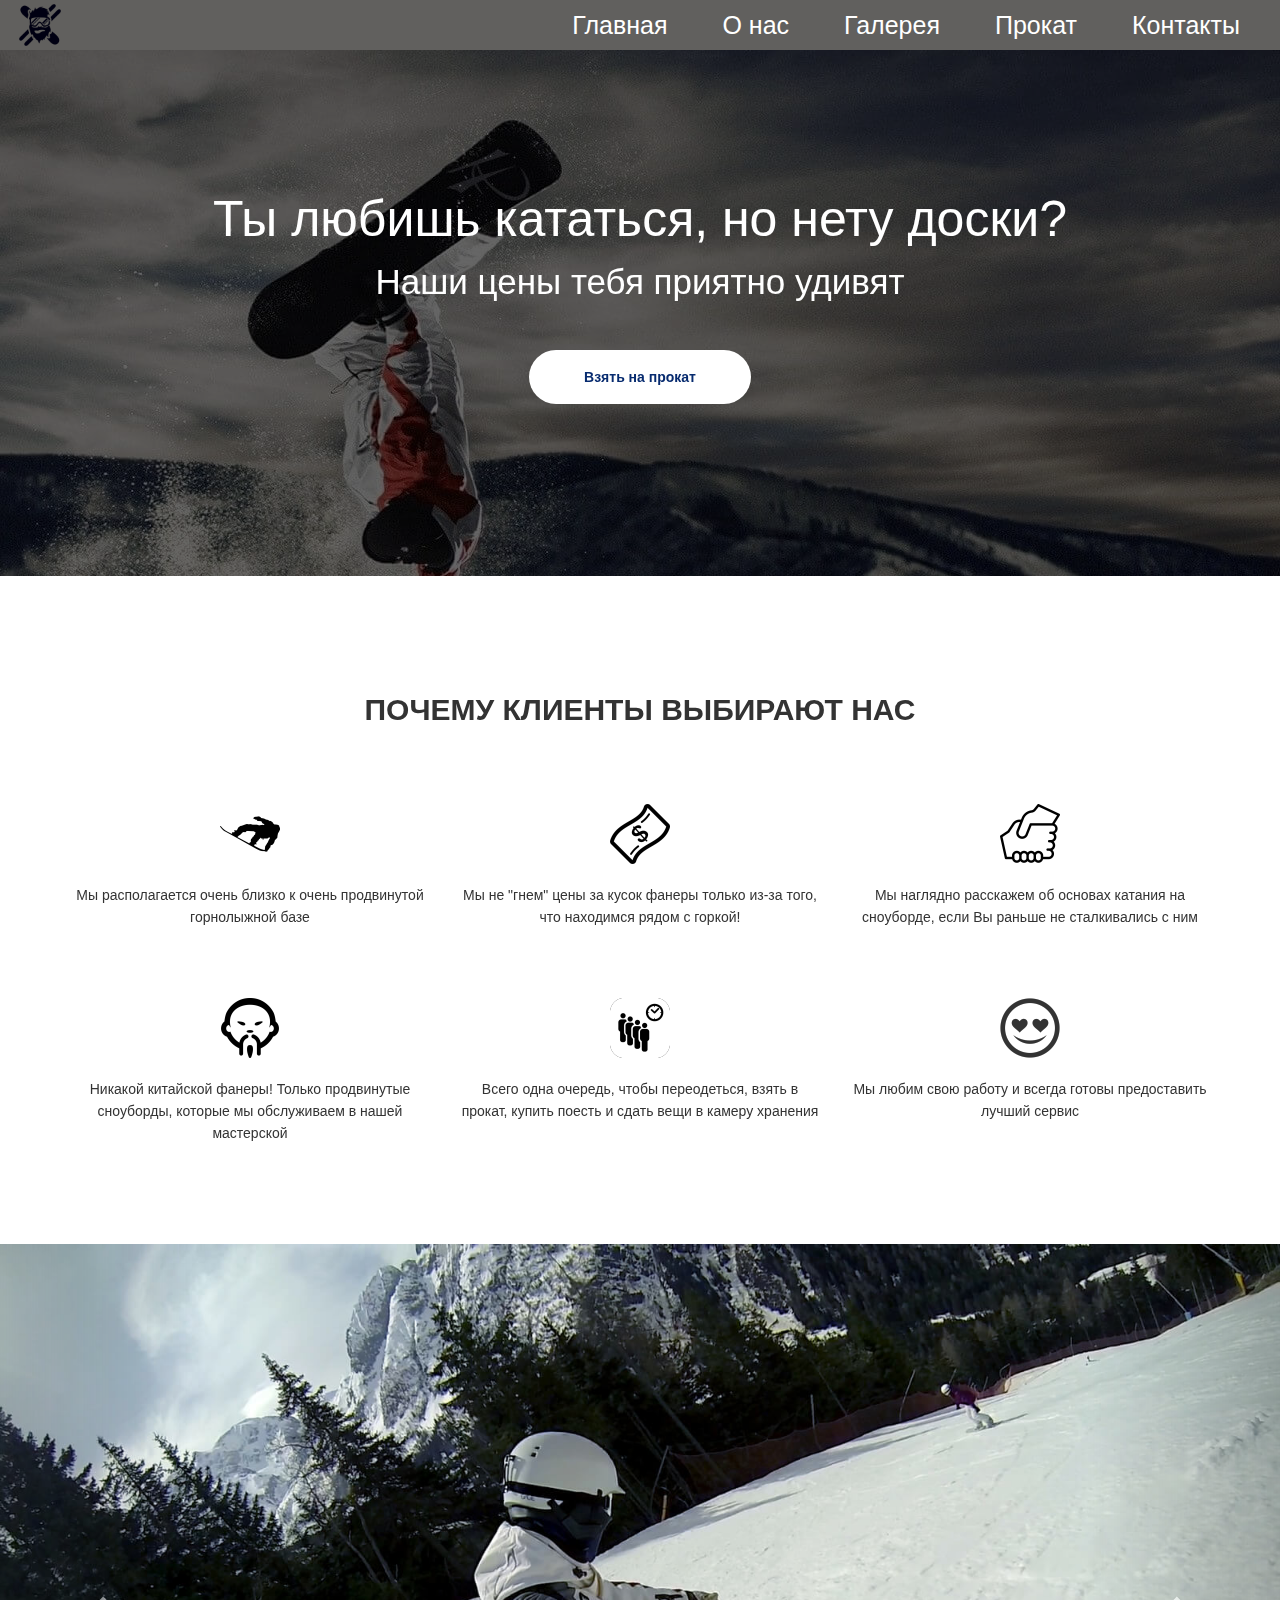
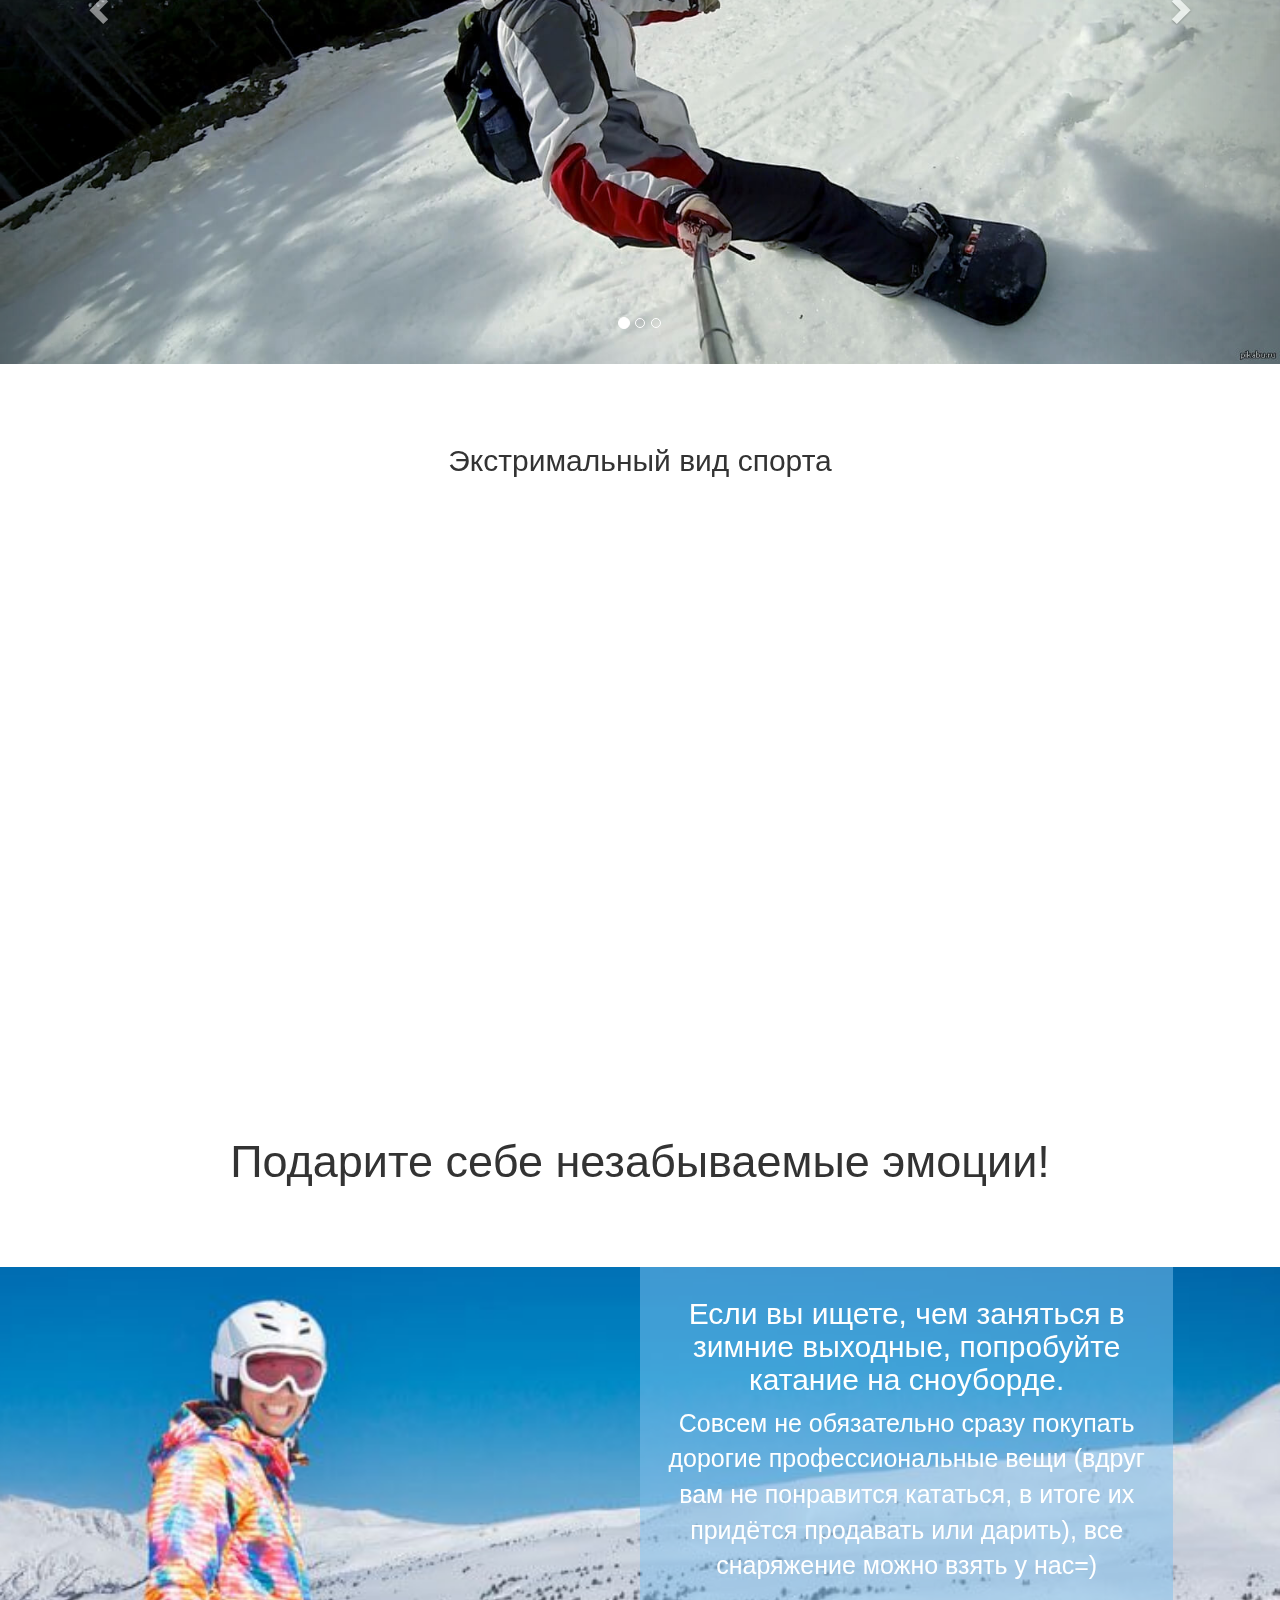
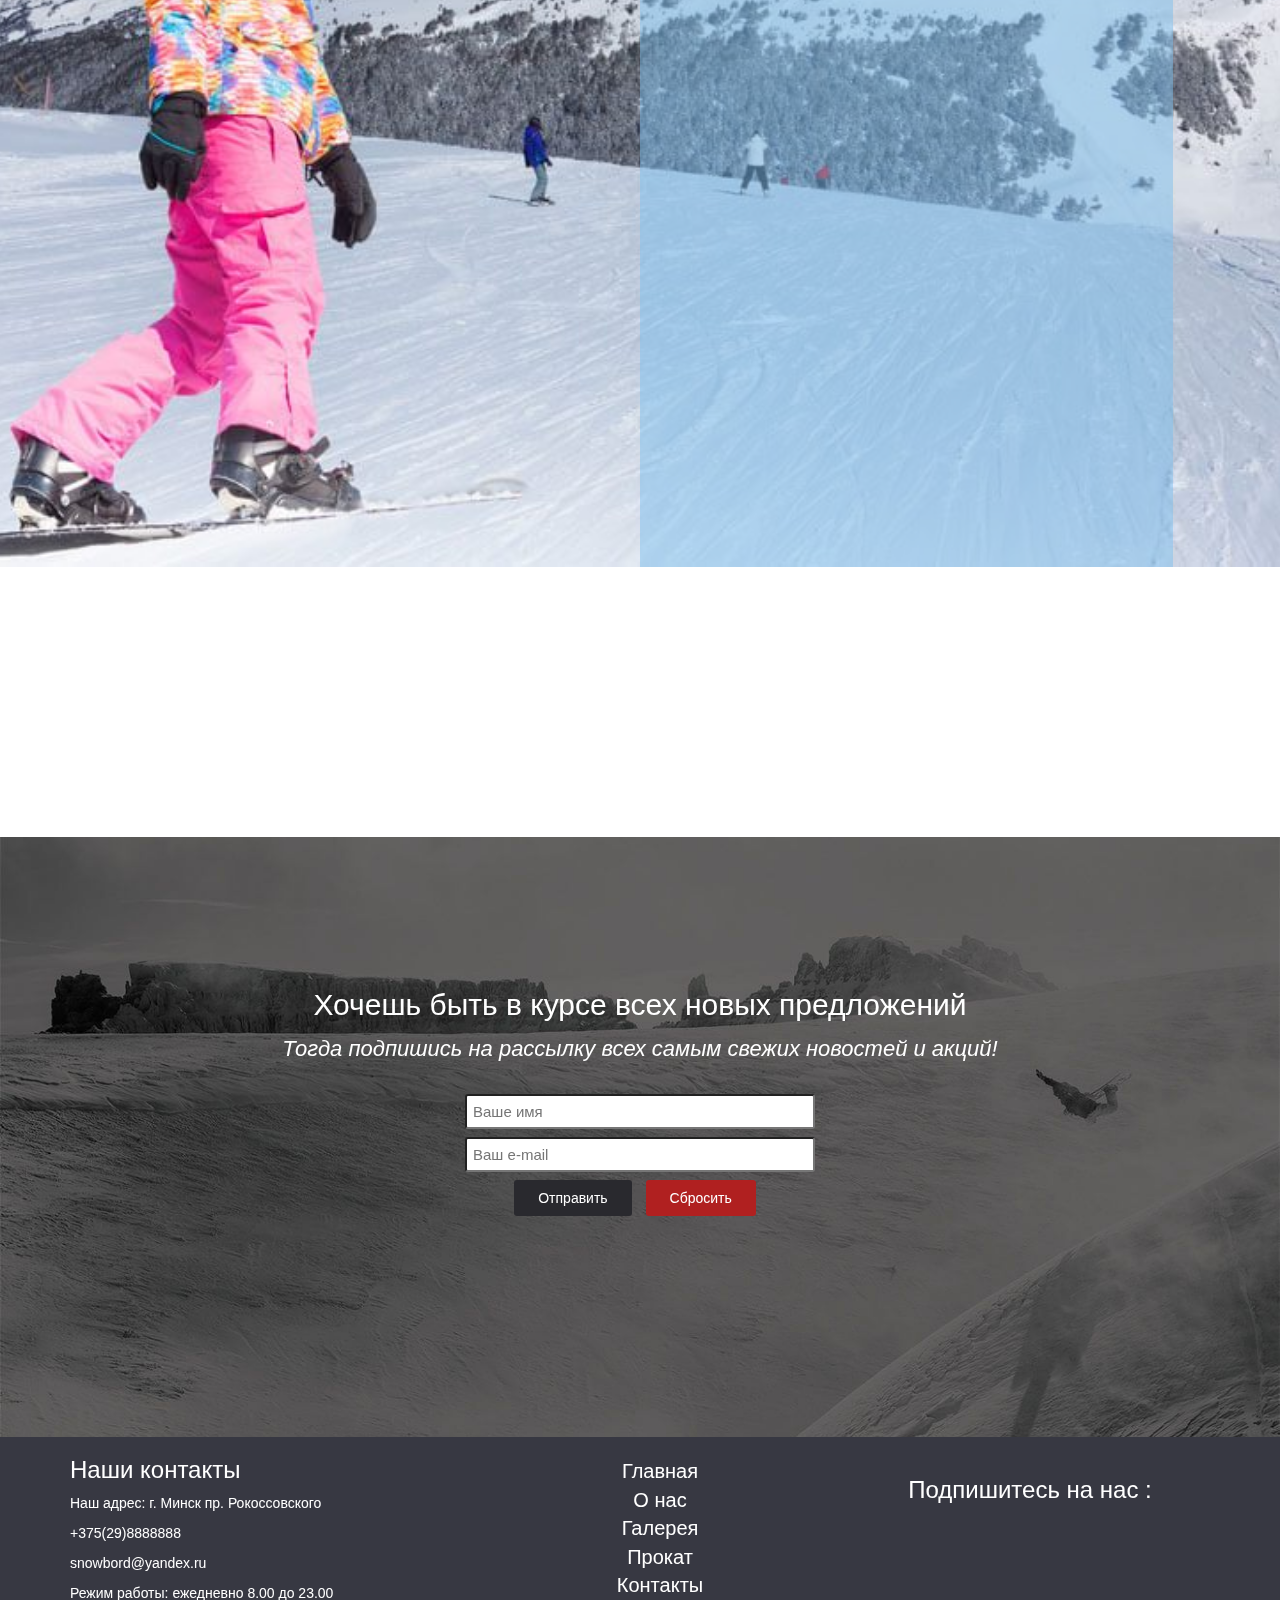
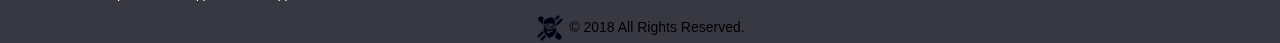
==== commit b15af41c: "Add files via upload" ====
--- a/web/index.html
+++ b/web/index.html
@@ -7,6 +7,7 @@
 	<title>Snowbord</title>
 	<link rel="stylesheet" href="https://maxcdn.bootstrapcdn.com/bootstrap/3.3.7/css/bootstrap.min.css" integrity="sha384-BVYiiSIFeK1dGmJRAkycuHAHRg32OmUcww7on3RYdg4Va+PmSTsz/K68vbdEjh4u" crossorigin="anonymous">
 	<link rel="shortcut icon" href="img/borodalyzh.png" type="image/png">
+	<link rel="stylesheet" href="css/animate.css">
 	<link rel="stylesheet" type="text/css" href="css/style.css">
 </head>
 <body>
@@ -200,5 +201,9 @@
 
 	<script src="https://ajax.googleapis.com/ajax/libs/jquery/1.12.4/jquery.min.js"></script>
 	<script src="https://maxcdn.bootstrapcdn.com/bootstrap/3.3.7/js/bootstrap.min.js" integrity="sha384-Tc5IQib027qvyjSMfHjOMaLkfuWVxZxUPnCJA7l2mCWNIpG9mGCD8wGNIcPD7Txa" crossorigin="anonymous"></script>
+	<script src="js/wow.min.js"></script>
+	<script>
+		new WOW().init();
+	</script>
 </body>
 </html>--- a/web/css/style.css
+++ b/web/css/style.css
@@ -8,7 +8,9 @@
 	margin-top: -15px;
 }
 .navbar {
-	background-color: rgba(252, 252, 252, 0);
+	background-color: #61605e;
+	margin-bottom: 0;
+	border-radius: 0;
 	border:none;
 }
 .navbar-default .navbar-nav > li > a {
